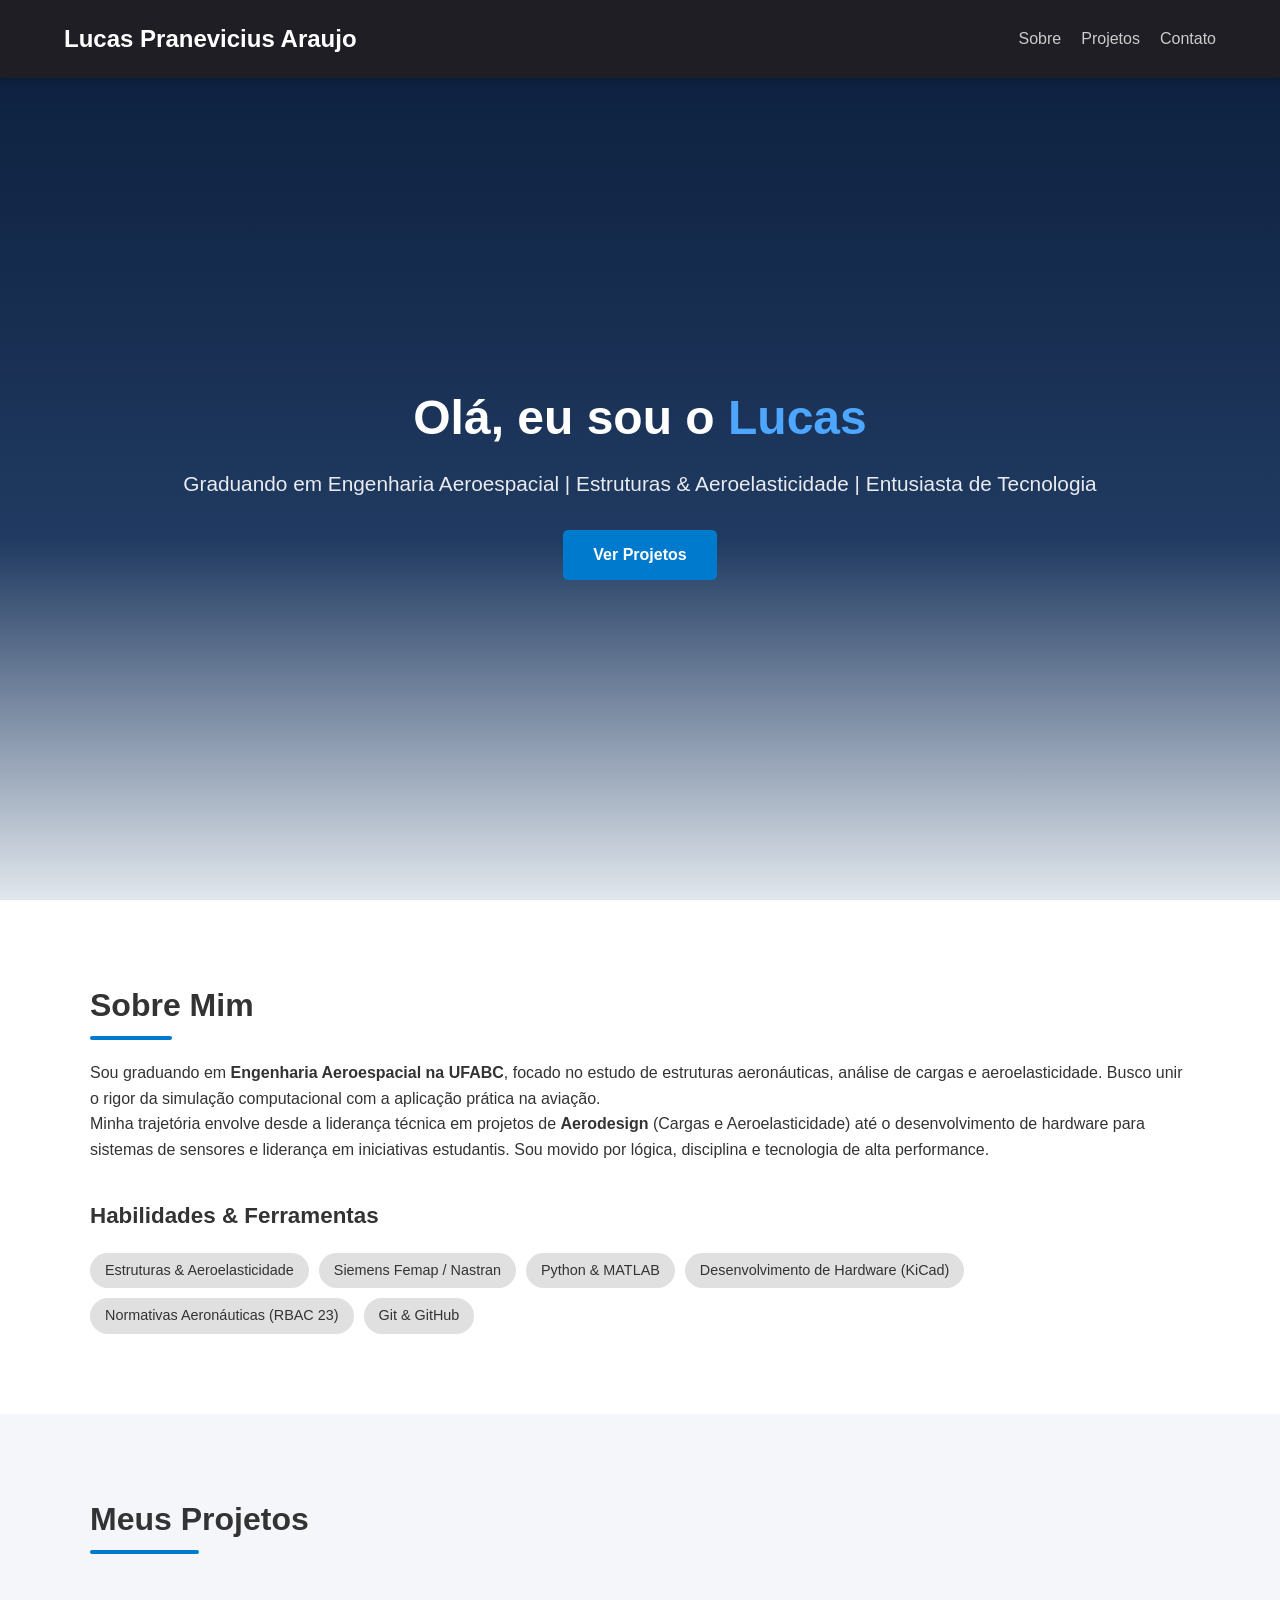
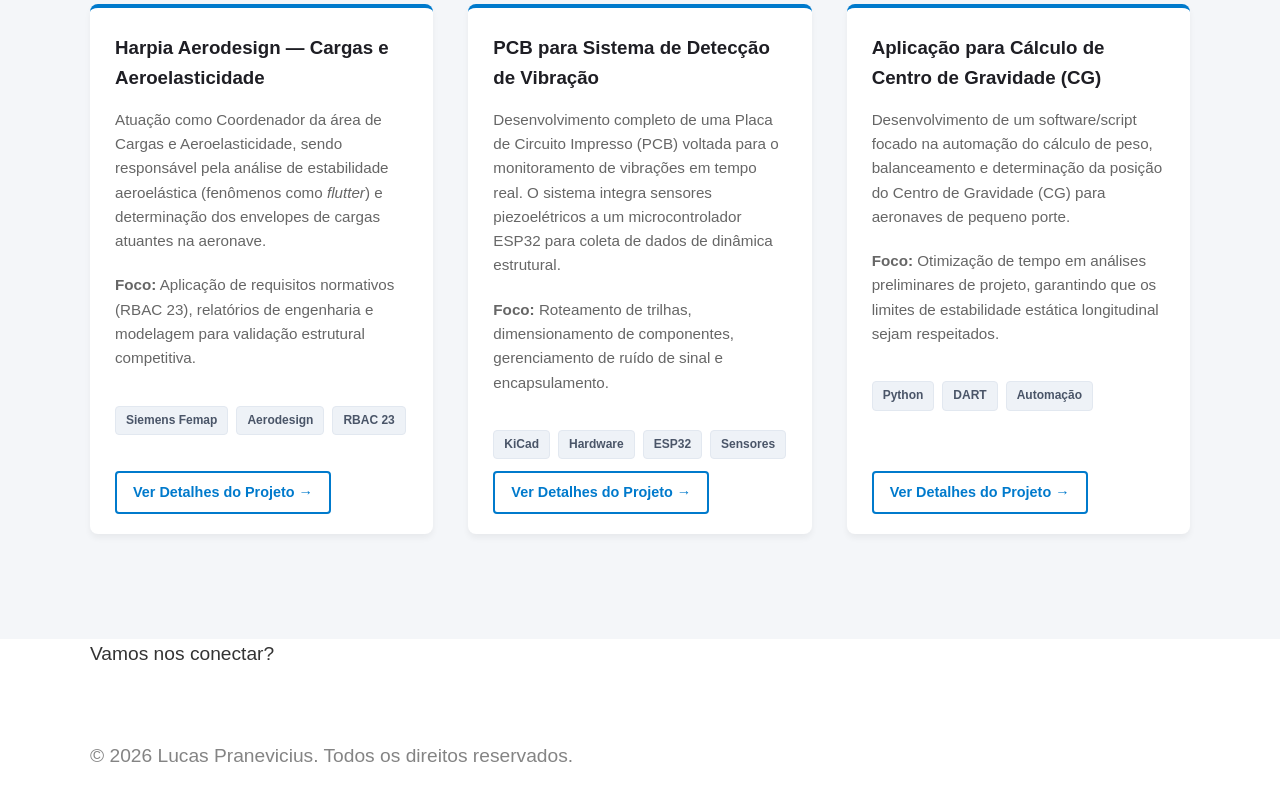
==== index.html @ 2fadb59b "Update index.html" ====
<!DOCTYPE html>
<html lang="pt-BR">
<head>
    <meta charset="UTF-8">
    <meta name="viewport" content="width=device-width, initial-scale=1.0">
    <title>Lucas Pranevicius | Portfólio</title>
    <link rel="stylesheet" href="style.css">
</head>
<body>

    <header>
        <div class="nav-container">
            <a href="#" class="logo">Lucas Pranevicius Araujo</a>
            <nav>
                <ul>
                    <li><a href="#sobre">Sobre</a></li>
                    <li><a href="#projetos">Projetos</a></li>
                    <li><a href="#contato">Contato</a></li>
                </ul>
            </nav>
        </div>
    </header>

    <section class="hero">
        <div class="hero-content">
            <h1>Olá, eu sou o <span>Lucas</span></h1>
            <p>Graduando em Engenharia Aeroespacial | Estruturas & Aeroelasticidade | Entusiasta de Tecnologia</p>
            <a href="#projetos" class="btn-primary">Ver Projetos</a>
        </div>
    </section>

    <section id="sobre" class="section-padding">
            <div class="container">
                <h2>Sobre Mim</h2>
                <p class="sobre-texto">
                    Sou graduando em <strong>Engenharia Aeroespacial na UFABC</strong>, focado no estudo de estruturas aeronáuticas, análise de cargas e aeroelasticidade. Busco unir o rigor da simulação computacional com a aplicação prática na aviação.
                </p>
                <p class="sobre-texto">
                    Minha trajetória envolve desde a liderança técnica em projetos de <strong>Aerodesign</strong> (Cargas e Aeroelasticidade) até o desenvolvimento de hardware para sistemas de sensores e liderança em iniciativas estudantis. Sou movido por lógica, disciplina e tecnologia de alta performance.
                </p>
                
                <h3>Habilidades & Ferramentas</h3>
                <div class="skills-grid">
                    <span class="skill-tag">Estruturas & Aeroelasticidade</span>
                    <span class="skill-tag">Siemens Femap / Nastran</span>
                    <span class="skill-tag">Python & MATLAB</span>
                    <span class="skill-tag">Desenvolvimento de Hardware (KiCad)</span>
                    <span class="skill-tag">Normativas Aeronáuticas (RBAC 23)</span>
                    <span class="skill-tag">Git & GitHub</span>
                </div>
            </div>
        </section>

<section id="projetos" class="section-padding bg-alt">
        <div class="container">
            <h2>Meus Projetos</h2>
            
            <div class="projects-grid">
                
                <div class="project-card">
                    <h3>Harpia Aerodesign — Cargas e Aeroelasticidade</h3>
                    <p>Atuação como Coordenador da área de Cargas e Aeroelasticidade, sendo responsável pela análise de estabilidade aeroelástica (fenômenos como <em>flutter</em>) e determinação dos envelopes de cargas atuantes na aeronave.</p>
                    <p><strong>Foco:</strong> Aplicação de requisitos normativos (RBAC 23), relatórios de engenharia e modelagem para validação estrutural competitiva.</p>
                    <div class="project-tags">
                        <span class="tag-mini">Siemens Femap</span>
                        <span class="tag-mini">Aerodesign</span>
                        <span class="tag-mini">RBAC 23</span>
                    </div>
                    <a href="harpia.html" class="project-link">Ver Detalhes do Projeto →</a>
                </div> <div class="project-card">
                    <h3>PCB para Sistema de Detecção de Vibração</h3>
                    <p>Desenvolvimento completo de uma Placa de Circuito Impresso (PCB) voltada para o monitoramento de vibrações em tempo real. O sistema integra sensores piezoelétricos a um microcontrolador ESP32 para coleta de dados de dinâmica estrutural.</p>
                    <p><strong>Foco:</strong> Roteamento de trilhas, dimensionamento de componentes, gerenciamento de ruído de sinal e encapsulamento.</p>
                    <div class="project-tags">
                        <span class="tag-mini">KiCad</span>
                        <span class="tag-mini">Hardware</span>
                        <span class="tag-mini">ESP32</span>
                        <span class="tag-mini">Sensores</span>
                    </div>
                    <a href="pcb.html" class="project-link">Ver Detalhes do Projeto →</a>
                </div> <div class="project-card">
                    <h3>Aplicação para Cálculo de Centro de Gravidade (CG)</h3>
                    <p>Desenvolvimento de um software/script focado na automação do cálculo de peso, balanceamento e determinação da posição do Centro de Gravidade (CG) para aeronaves de pequeno porte.</p>
                    <p><strong>Foco:</strong> Otimização de tempo em análises preliminares de projeto, garantindo que os limites de estabilidade estática longitudinal sejam respeitados.</p>
                    <div class="project-tags">
                        <span class="tag-mini">Python</span>
                        <span class="tag-mini">DART</span>
                        <span class="tag-mini">Automação</span>
                    </div>
                    <a href="cg.html" class="project-link">Ver Detalhes do Projeto →</a>
                </div> </div> </div> </section>
                
        <div class="container footer-content">
            <p>Vamos nos conectar?</p>
            <div class="social-links">
                <a href="https://www.linkedin.com/in/lucaspranevicius" target="_blank">LinkedIn</a>
                <a href="mailto:lpranearaujo@gmail.com">E-mail</a>
            </div>
            <p class="copyright">&copy; 2026 Lucas Pranevicius. Todos os direitos reservados.</p>
        </div>
    </footer>

</body>
</html>
---- style.css ----
/* Configurações Gerais e Cores */
:root {
    --primary-color: #007acc; /* Azul principal */
    --secondary-color: #1e1e24; /* Escuro para o menu/cards */
    --text-color: #333333;
    --bg-color: #ffffff;
    --bg-alt: #f4f6f9; /* Fundo alternando cinza claro */
}

* {
    margin: 0;
    padding: 0;
    box-sizing: border-box;
    scroll-behavior: smooth; /* Efeito de rolagem suave ao clicar no menu */
}

body {
    font-family: 'Segoe UI', Tahoma, Geneva, Verdana, sans-serif;
    color: var(--text-color);
    background-color: var(--bg-color);
    line-height: 1.6;
}

.container {
    width: 90%;
    max-width: 1100px;
    margin: 0 auto;
}

.section-padding {
    padding: 80px 0;
}

.bg-alt {
    background-color: var(--bg-alt);
}

h2 {
    font-size: 2rem;
    margin-bottom: 20px;
    position: relative;
    display: inline-block;
}

h2::after {
    content: '';
    display: block;
    width: 50%;
    height: 4px;
    background-color: var(--primary-color);
    margin-top: 5px;
    border-radius: 2px;
}

/* Menu de Navegação */
header {
    background-color: var(--secondary-color);
    color: white;
    position: fixed;
    width: 100%;
    top: 0;
    left: 0;
    z-index: 1000;
    box-shadow: 0 2px 5px rgba(0,0,0,0.2);
}

.nav-container {
    display: flex;
    justify-content: space-between;
    align-items: center;
    padding: 20px 5%;
}

.logo {
    color: white;
    text-decoration: none;
    font-weight: bold;
    font-size: 1.5rem;
}

nav ul {
    display: flex;
    list-style: none;
}

nav ul li {
    margin-left: 20px;
}

nav ul li a {
    color: #ccc;
    text-decoration: none;
    transition: color 0.3s;
}

nav ul li a:hover {
    color: var(--primary-color);
}

/* Seção Hero (Apresentação Inicial) */
.hero {
    height: 100vh;
    background: linear-gradient(180deg, #0b1d3a 0%, #203a61 60%, #e1e7ed 100%);
    color: white;
    display: flex;
    justify-content: center;
    align-items: center;
    text-align: center;
    padding-top: 60px; /* Desconto do menu fixo */
}

.hero-content h1 {
    font-size: 3rem;
    margin-bottom: 10px;
}

.hero-content h1 span {
    color: #4da6ff;
}

.hero-content p {
    font-size: 1.3rem;
    margin-bottom: 30px;
    opacity: 0.9;
}

.btn-primary {
    display: inline-block;
    padding: 12px 30px;
    background-color: var(--primary-color);
    color: white;
    text-decoration: none;
    border-radius: 5px;
    font-weight: bold;
    transition: background 0.3s;
}

.btn-primary:hover {
    background-color: #005999;
}

/* Seção Sobre e Tags de Habilidades */
#sobre h3 {
    font-size: 1.4rem;   /* Deixa o título um pouco maior */
    margin-top: 35px;    /* Cria o respiro em relação ao texto de cima */
    margin-bottom: 15px; /* Espaço antes das tags de habilidades */
}

.skills-grid {
    display: flex;
    flex-wrap: wrap;
    gap: 10px;
    margin-top: 20px;
}

.skill-tag {
    background-color: #e0e0e0;
    padding: 6px 15px;
    border-radius: 20px;
    font-size: 0.9rem;
    font-weight: 500;
}

/* Grid de Projetos (Cards) */
.projects-grid {
    display: grid;
    grid-template-columns: repeat(auto-fit, minmax(300px, 1fr));
    gap: 35px; /* Espaço entre as colunas e linhas */
    margin-top: 30px;
}

/* Estrutura do Card de Projeto */
.project-card {
    background: white;
    padding: 25px;
    padding-bottom: 75px; /* Espaço extra na base para proteger o botão absoluto */
    border-radius: 8px;
    box-shadow: 0 4px 6px rgba(0,0,0,0.05);
    border-top: 4px solid var(--primary-color);
    transition: transform 0.3s;
    margin-bottom: 25px; 

    display: flex;
    flex-direction: column;
    position: relative; /* Serve como ponto de ancoragem para o link absoluto */
}

.project-card:hover {
    transform: translateY(-5px);
}

.project-card h3 {
    margin-bottom: 15px;
    color: var(--secondary-color);
}

.project-card p {
    font-size: 0.95rem;
    margin-bottom: 20px;
    color: #666;
}

/* Botão "Ver Detalhes do Projeto" Fixado na Base */
.project-link {
    display: inline-block;
    padding: 8px 16px;
    background-color: transparent;
    color: var(--primary-color);
    border: 2px solid var(--primary-color);
    text-decoration: none;
    border-radius: 4px;
    font-weight: bold;
    font-size: 0.9rem;
    transition: all 0.3s ease;

    position: absolute;
    bottom: 20px; /* 20px de distância da borda inferior */
    left: 25px;   /* Alinhado verticalmente com a margem interna do card */
}

.project-link:hover {
    background-color: var(--primary-color);
    color: white;
}

/* Mini tags dentro dos cards de projetos */
.project-tags {
    display: flex;
    flex-wrap: wrap;
    gap: 8px;
    margin-top: 15px;
}

.tag-mini {
    background-color: #eef2f7;
    color: #4a5568;
    font-size: 0.75rem;
    font-weight: 600;
    padding: 4px 10px;
    border-radius: 4px;
    border: 1px solid #e2e8f0;
}

/* Centralizador de Blocos */
.center-box {
    display: flex;
    justify-content: center;
    align-items: center; 
    width: 100%;
}

/* Álbum de Figurinhas Interativo (Grade 2x2) */
.album-grid {
    display: grid;
    grid-template-columns: repeat(2, 1fr); /* Força a estrutura de 2 colunas */
    gap: 20px;
    margin: 30px 0;
    width: 100%;
}

.album-card {
    position: relative;
    border-radius: 8px;
    overflow: hidden;
    box-shadow: 0 4px 8px rgba(0,0,0,0.1);
    aspect-ratio: 16 / 9; /* Proporção ideal de foto aeronáutica */
    background-color: #e2e8f0;
}

.album-img {
    width: 100%;
    height: 100%;
    object-fit: cover;
    transition: transform 0.5s ease;
}

/* Camada escura que revela o nome do avião no Hover */
.album-overlay {
    position: absolute;
    top: 0;
    left: 0;
    width: 100%;
    height: 100%;
    background: rgba(11, 29, 58, 0.85); /* Azul escuro translúcido */
    display: flex;
    justify-content: center;
    align-items: center;
    opacity: 0;
    transition: opacity 0.3s ease;
    padding: 15px;
}

.album-title {
    color: #ffffff;
    font-size: 1.3rem;
    font-weight: bold;
    text-align: center;
    transform: translateY(10px);
    transition: transform 0.3s ease;
}

/* Efeitos Hover do Álbum */
.album-card:hover .album-overlay {
    opacity: 1;
}

.album-card:hover .album-title {
    transform: translateY(0);
}

.album-card:hover .album-img {
    transform: scale(1.05);
}

/* Rodapé */
footer {
    background-color: var(--secondary-color);
    color: white;
    text-align: center;
    padding: 40px 0;
}

.footer-content p {
    font-size: 1.2rem;
    margin-bottom: 15px;
}

.social-links a {
    color: white;
    margin: 0 10px;
    text-decoration: none;
    border: 1px solid white;
    padding: 8px 15px;
    border-radius: 4px;
    transition: all 0.3s;
}

.social-links a:hover {
    background-color: white;
    color: var(--secondary-color);
}

.copyright {
    margin-top: 30px;
    font-size: 0.8rem;
    opacity: 0.6;
}

/* Responsividade para Telas Menores (Celulares e Tablets) */
@media (max-width: 768px) {
    .nav-container {
        flex-direction: column;
        gap: 10px;
    }
    .hero-content h1 {
        font-size: 2.2rem;
    }
    .hero-content p {
        font-size: 1.1rem;
    }
}

@media (max-width: 576px) {
    .album-grid {
        grid-template-columns: 1fr; /* Álbum vira coluna única em telas muito pequenas */
    }
}
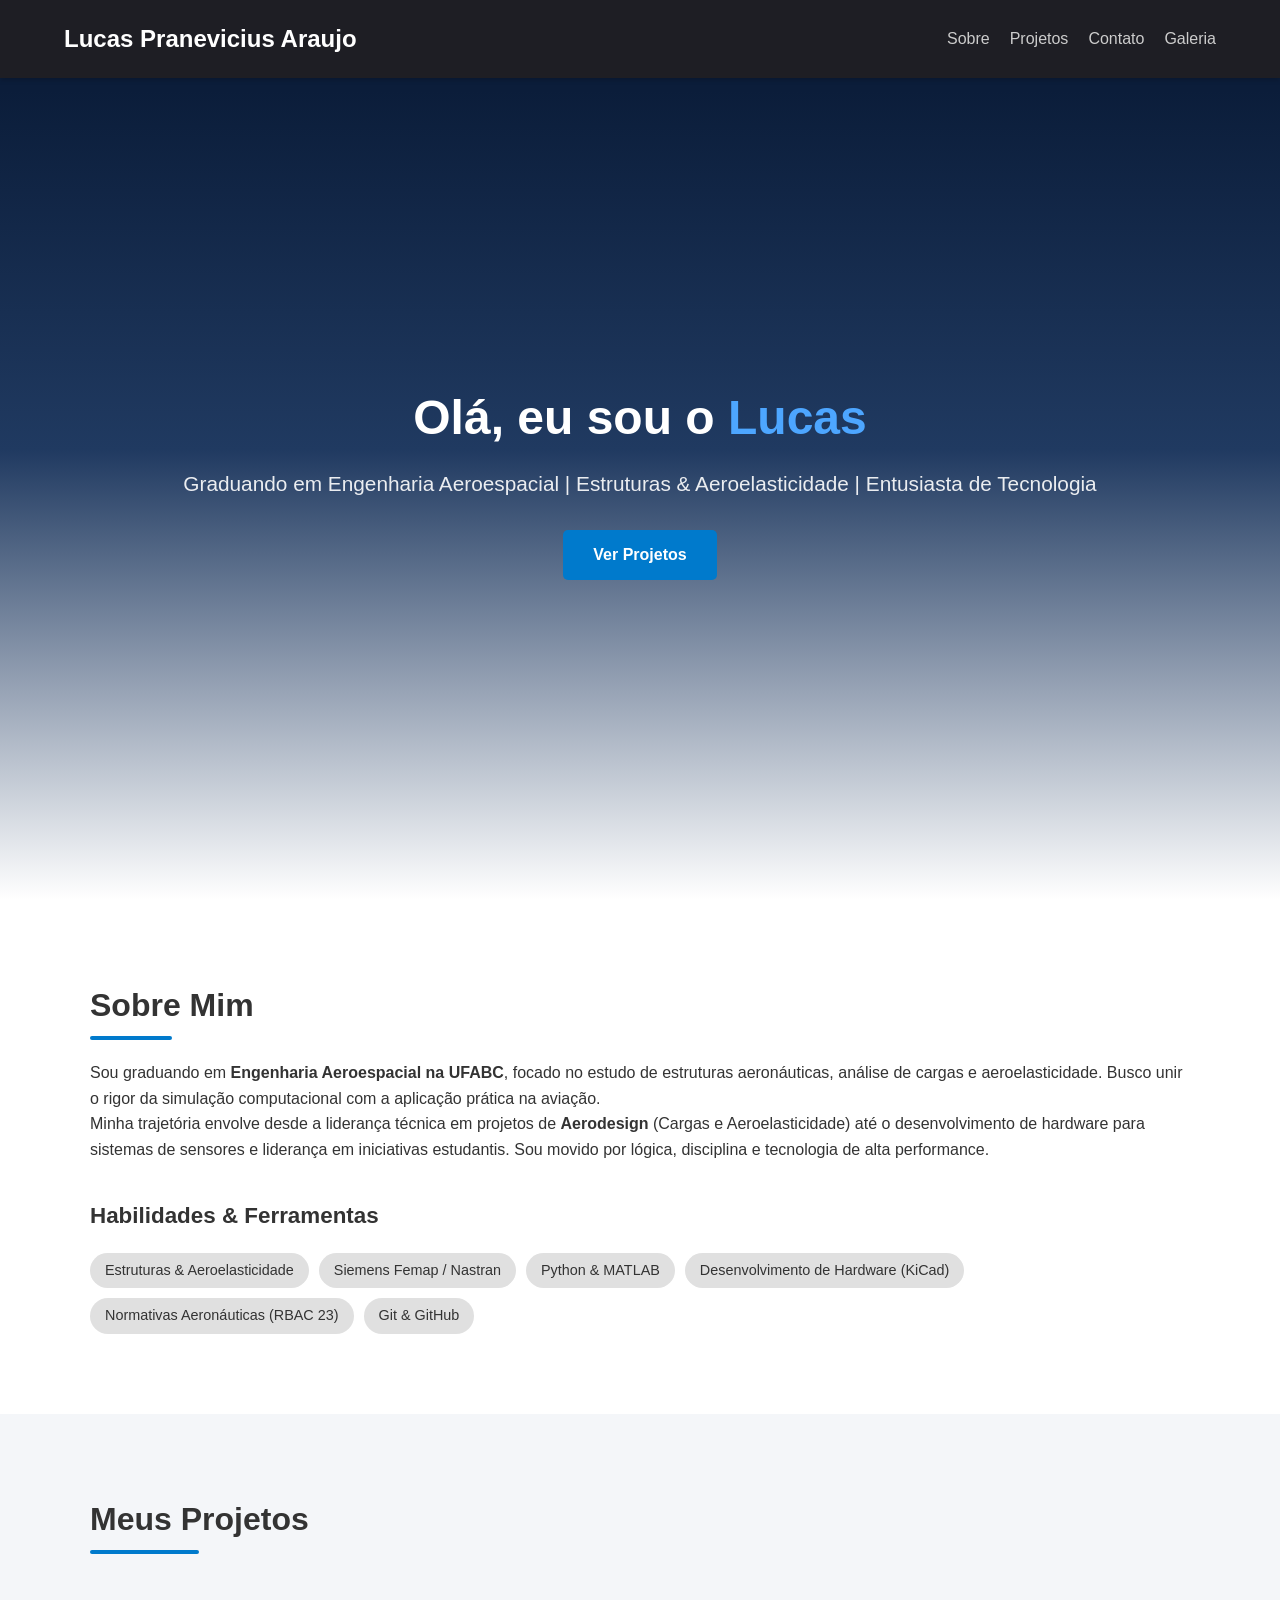
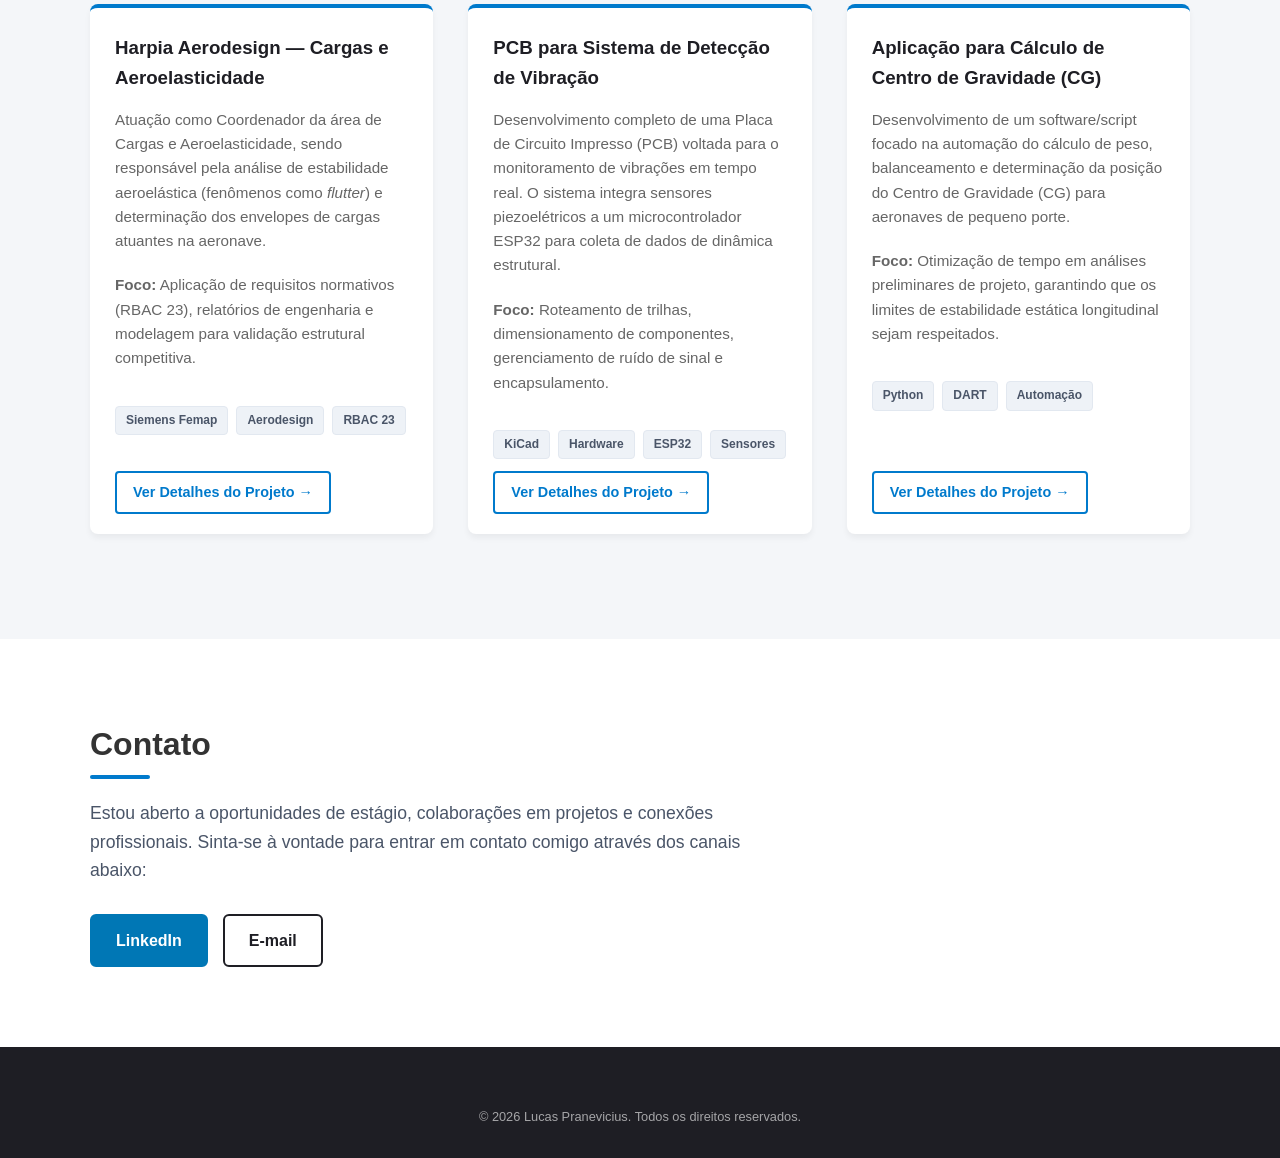
==== commit 9069f62a: "Add files via upload" ====
--- a/index.html
+++ b/index.html
@@ -16,6 +16,7 @@
                     <li><a href="#sobre">Sobre</a></li>
                     <li><a href="#projetos">Projetos</a></li>
                     <li><a href="#contato">Contato</a></li>
+                    <li><a href="galeria.html">Galeria</a></li>
                 </ul>
             </nav>
         </div>
@@ -89,15 +90,26 @@
                     </div>
                     <a href="cg.html" class="project-link">Ver Detalhes do Projeto →</a>
                 </div> </div> </div> </section>
-                
-        <div class="container footer-content">
-            <p>Vamos nos conectar?</p>
-            <div class="social-links">
-                <a href="https://www.linkedin.com/in/lucaspranevicius" target="_blank">LinkedIn</a>
-                <a href="mailto:lpranearaujo@gmail.com">E-mail</a>
+
+<section id="contato" class="section-padding">
+        <div class="container">
+            <h2>Contato</h2>
+            <p class="contact-text">Estou aberto a oportunidades de estágio, colaborações em projetos e conexões profissionais. Sinta-se à vontade para entrar em contato comigo através dos canais abaixo:</p>
+            
+            <div class="contact-buttons">
+                <a href="https://www.linkedin.com/in/lucaspranevicius" target="_blank" class="btn-contact linkedin">
+                    LinkedIn
+                </a>
+                <a href="mailto:lpranearaujo@gmail.com" class="btn-contact email">
+                    E-mail
+                </a>
             </div>
-            <p class="copyright">&copy; 2026 Lucas Pranevicius. Todos os direitos reservados.</p>
         </div>
+    </section>
+
+
+    <footer>
+        <p class="copyright">&copy; 2026 Lucas Pranevicius. Todos os direitos reservados.</p>
     </footer>
 
 </body>
--- a/style.css
+++ b/style.css
@@ -52,6 +52,21 @@
     border-radius: 2px;
 }
 
+/* Links de Retorno (Voltar para os Projetos / Voltar para a Home) */
+.back-link {
+    display: inline-block;
+    margin-bottom: 25px;
+    color: var(--primary-color);
+    text-decoration: none; /* Remove a linha embaixo */
+    font-weight: bold;
+    transition: transform 0.2s ease, color 0.2s ease;
+}
+
+.back-link:hover {
+    transform: translateX(-5px); /* Desloca o link levemente para a esquerda */
+    color: #005999; /* Escurece o azul sutilmente no hover */
+}
+
 /* Menu de Navegação */
 header {
     background-color: var(--secondary-color);
@@ -100,7 +115,7 @@
 /* Seção Hero (Apresentação Inicial) */
 .hero {
     height: 100vh;
-    background: linear-gradient(180deg, #0b1d3a 0%, #203a61 60%, #e1e7ed 100%);
+    background: linear-gradient(180deg, #0b1d3a 10%, #203a61 50%, #ffffff 100%);
     color: white;
     display: flex;
     justify-content: center;
@@ -312,17 +327,71 @@
     transform: scale(1.05);
 }
 
+/* Customização da Seção de Contato */
+.contact-text {
+    max-width: 700px;
+    margin-bottom: 30px;
+    font-size: 1.1rem;
+    color: #4a5568;
+}
+
+.contact-buttons {
+    display: flex;
+    gap: 15px;
+    flex-wrap: wrap;
+}
+
+/* Botões de Contato Estilizados */
+.btn-contact {
+    display: inline-flex;
+    align-items: center;
+    padding: 12px 24px;
+    font-weight: bold;
+    font-size: 1rem;
+    text-decoration: none;
+    border-radius: 6px;
+    transition: all 0.3s ease;
+}
+
+/* Botão específico do LinkedIn (Preenchido) */
+.btn-contact.linkedin {
+    background-color: #0077b5; /* Azul oficial do LinkedIn */
+    color: white;
+    border: 2px solid #0077b5;
+}
+
+.btn-contact.linkedin:hover {
+    background-color: #005582;
+    border-color: #005582;
+    transform: translateY(-2px);
+    box-shadow: 0 4px 10px rgba(0, 119, 181, 0.2);
+}
+
+/* Botão específico do E-mail (Vazado/Contorno) */
+.btn-contact.email {
+    background-color: transparent;
+    color: var(--secondary-color);
+    border: 2px solid var(--secondary-color);
+}
+
+.btn-contact.email:hover {
+    background-color: var(--secondary-color);
+    color: white;
+    transform: translateY(-2px);
+    box-shadow: 0 4px 10px rgba(0, 0, 0, 0.1);
+}
+
 /* Rodapé */
 footer {
     background-color: var(--secondary-color);
     color: white;
     text-align: center;
-    padding: 40px 0;
+    padding: 30px 0;
 }
 
 .footer-content p {
     font-size: 1.2rem;
-    margin-bottom: 15px;
+    margin-bottom: 10px;
 }
 
 .social-links a {
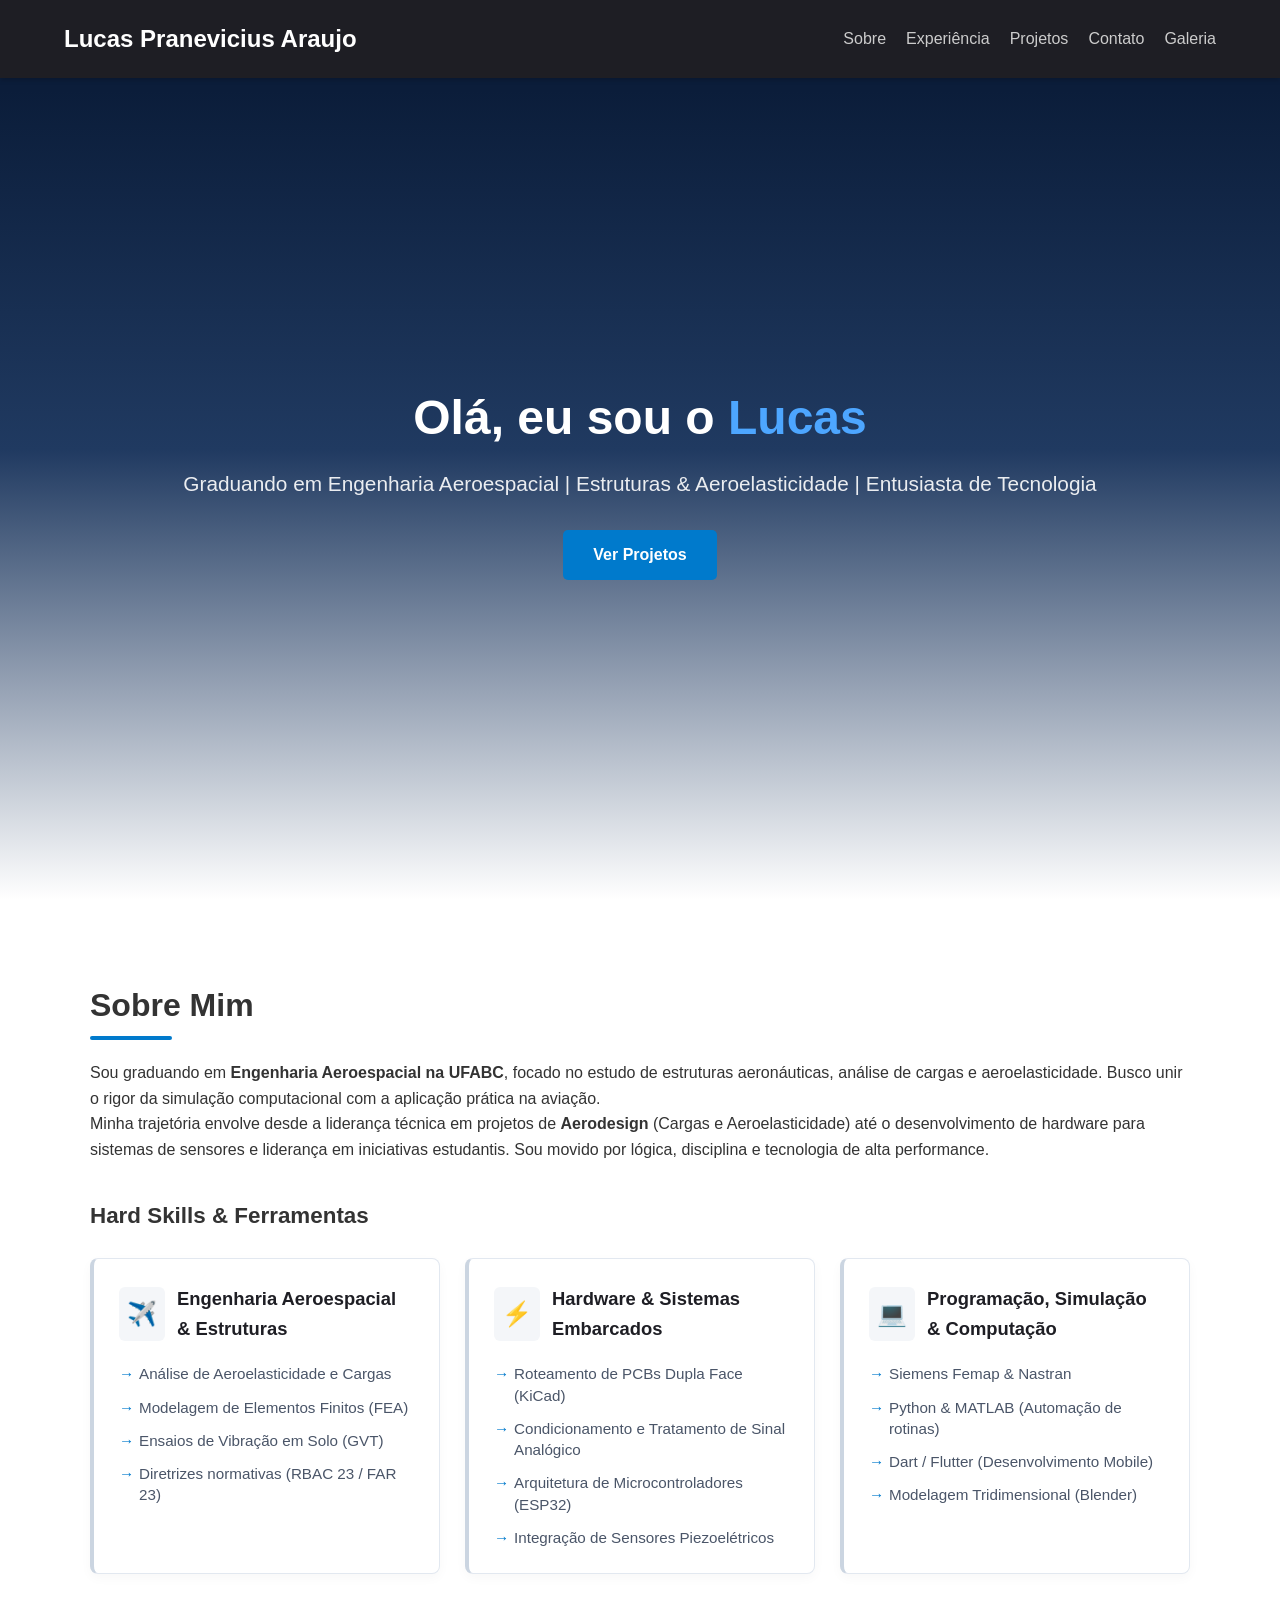
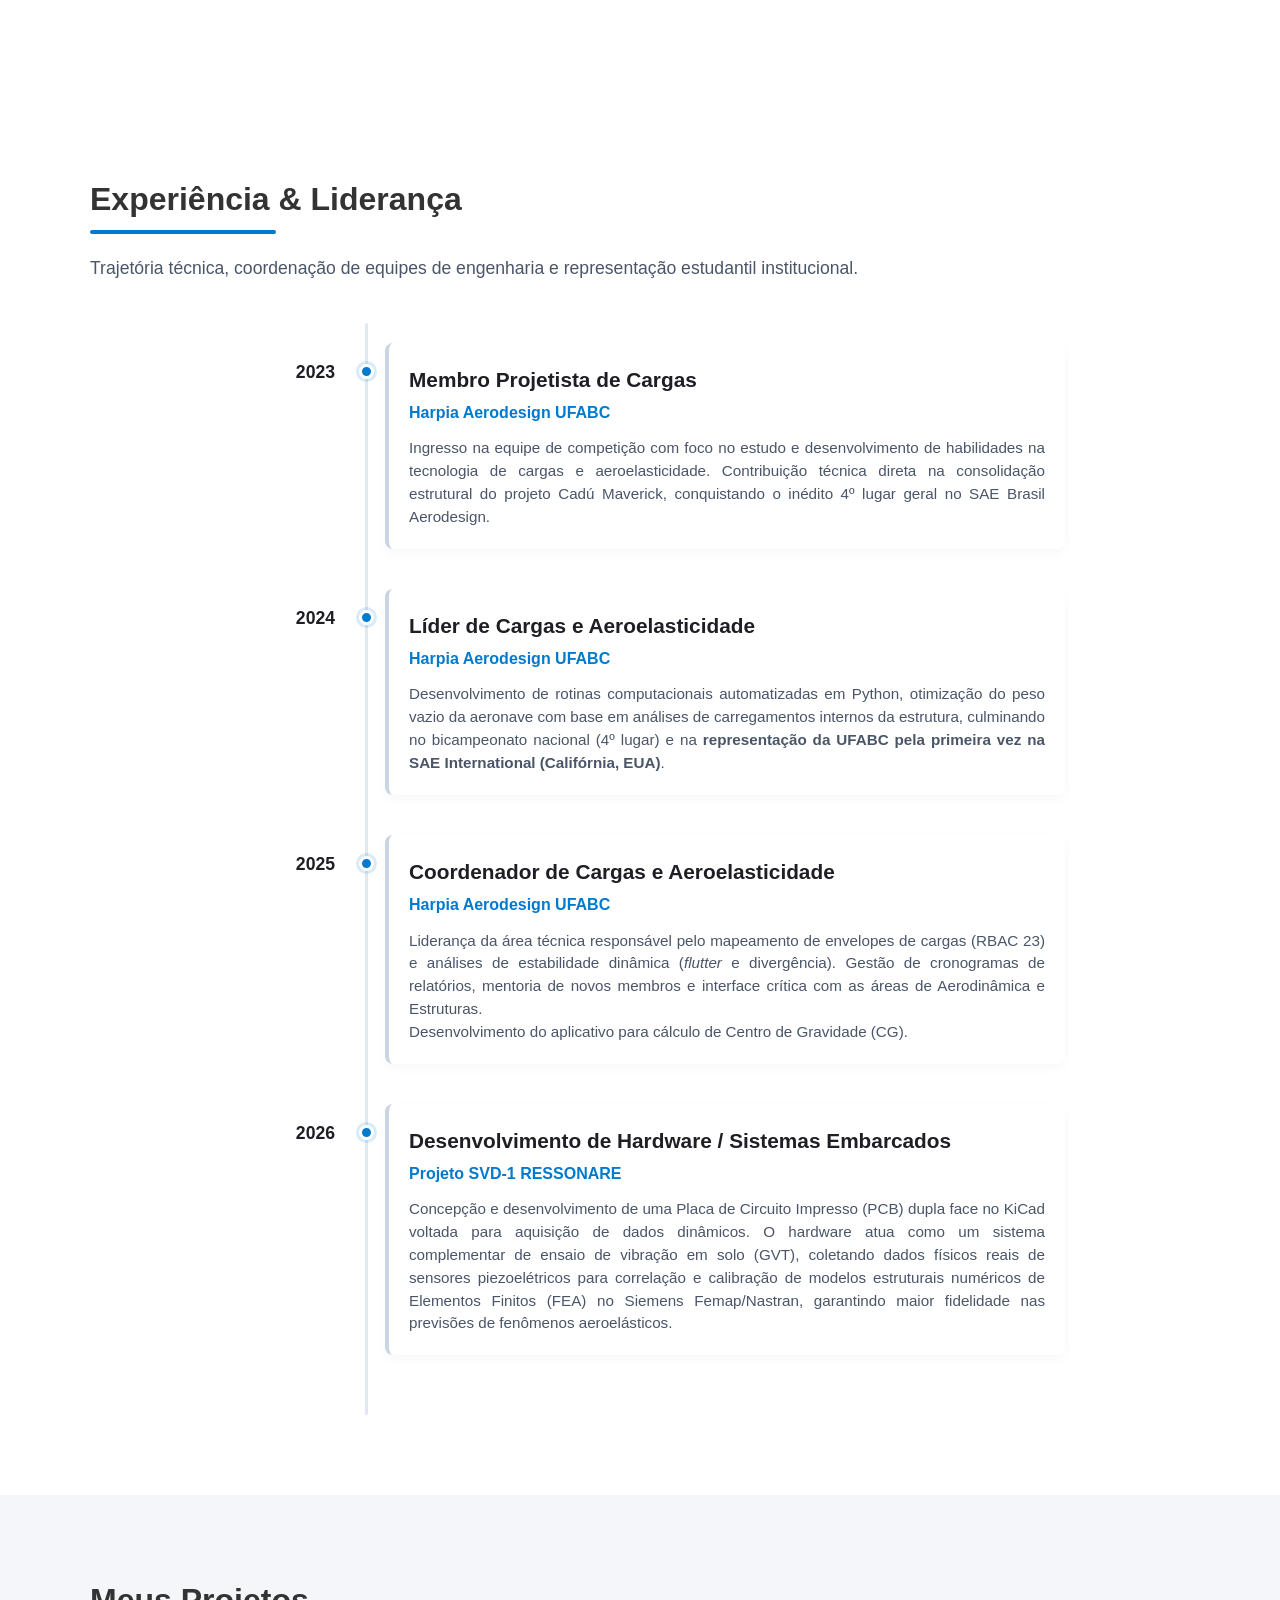
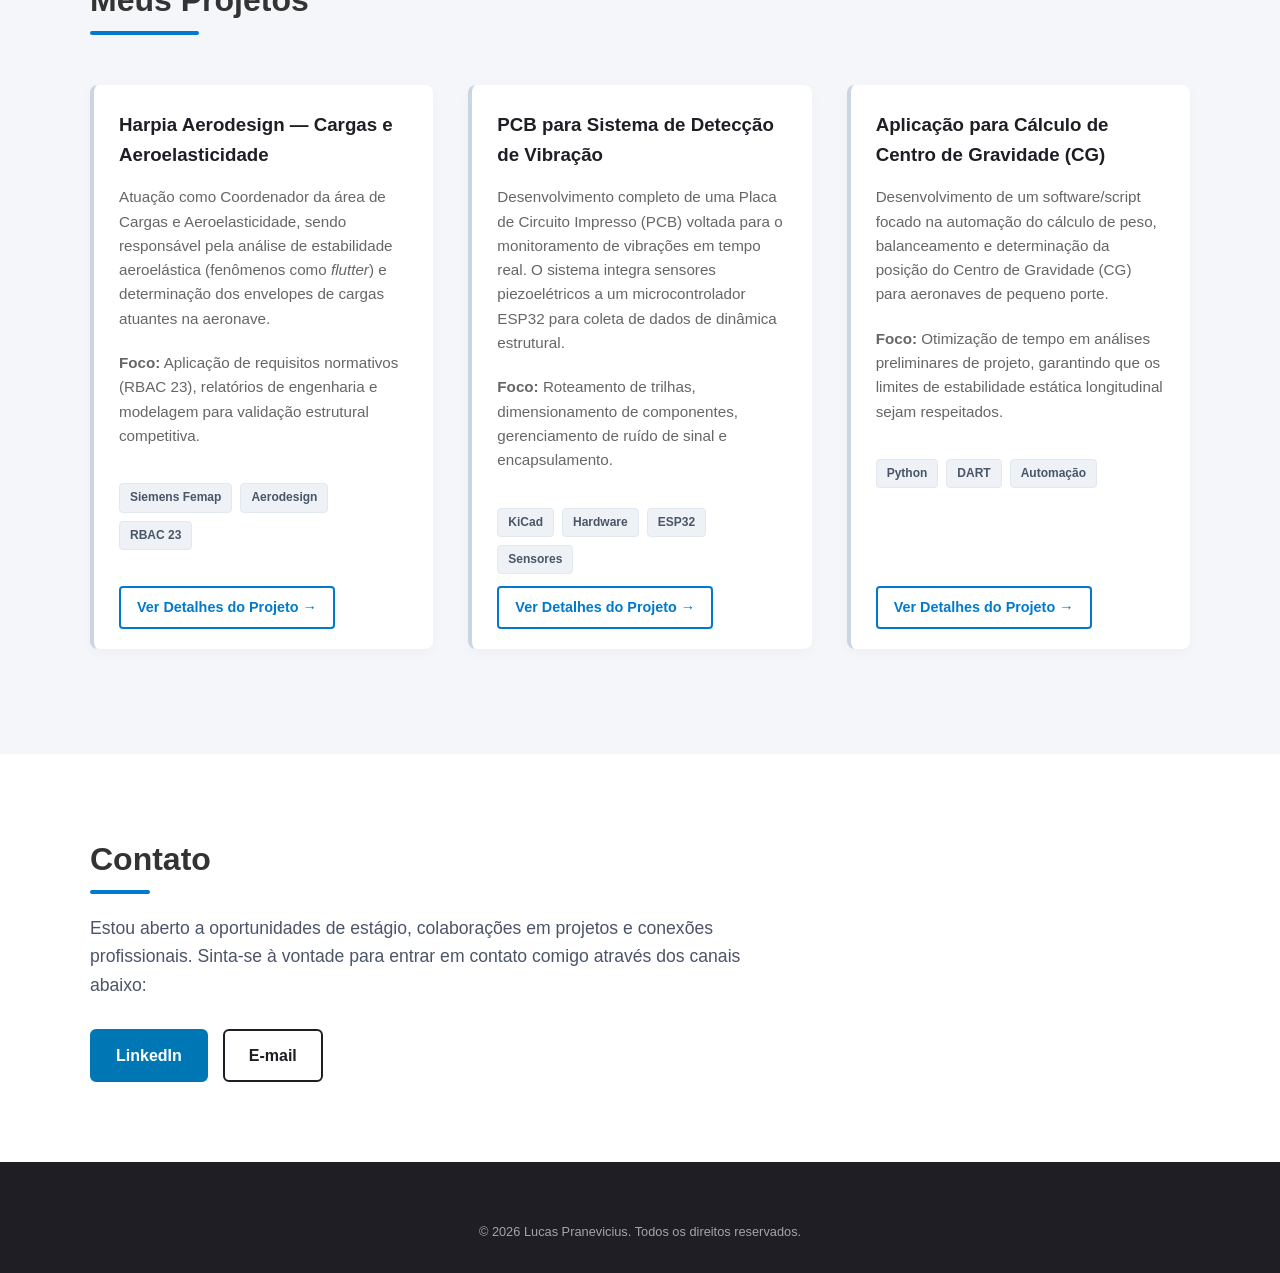
==== commit 17a7664d: "atualizações" ====
--- a/index.html
+++ b/index.html
@@ -14,6 +14,7 @@
             <nav>
                 <ul>
                     <li><a href="#sobre">Sobre</a></li>
+                    <li><a href="#experiencia">Experiência</a></li>
                     <li><a href="#projetos">Projetos</a></li>
                     <li><a href="#contato">Contato</a></li>
                     <li><a href="galeria.html">Galeria</a></li>
@@ -40,17 +41,105 @@
                     Minha trajetória envolve desde a liderança técnica em projetos de <strong>Aerodesign</strong> (Cargas e Aeroelasticidade) até o desenvolvimento de hardware para sistemas de sensores e liderança em iniciativas estudantis. Sou movido por lógica, disciplina e tecnologia de alta performance.
                 </p>
                 
-                <h3>Habilidades & Ferramentas</h3>
-                <div class="skills-grid">
-                    <span class="skill-tag">Estruturas & Aeroelasticidade</span>
-                    <span class="skill-tag">Siemens Femap / Nastran</span>
-                    <span class="skill-tag">Python & MATLAB</span>
-                    <span class="skill-tag">Desenvolvimento de Hardware (KiCad)</span>
-                    <span class="skill-tag">Normativas Aeronáuticas (RBAC 23)</span>
-                    <span class="skill-tag">Git & GitHub</span>
-                </div>
+                <h3>Hard Skills & Ferramentas</h3>
+            <div class="skills-container">
+                
+                <div class="skill-category-card">
+                    <div class="category-header">
+                        <span class="category-icon">✈️</span>
+                        <h4>Engenharia Aeroespacial & Estruturas</h4>
+                    </div>
+                    <ul class="skill-list">
+                        <li>Análise de Aeroelasticidade e Cargas</li>
+                        <li>Modelagem de Elementos Finitos (FEA)</li>
+                        <li>Ensaios de Vibração em Solo (GVT)</li>
+                        <li>Diretrizes normativas (RBAC 23 / FAR 23)</li>
+                    </ul>
+                </div>
+
+                <div class="skill-category-card">
+                    <div class="category-header">
+                        <span class="category-icon">⚡</span>
+                        <h4>Hardware & Sistemas Embarcados</h4>
+                    </div>
+                    <ul class="skill-list">
+                        <li>Roteamento de PCBs Dupla Face (KiCad)</li>
+                        <li>Condicionamento e Tratamento de Sinal Analógico</li>
+                        <li>Arquitetura de Microcontroladores (ESP32)</li>
+                        <li>Integração de Sensores Piezoelétricos</li>
+                    </ul>
+                </div>
+
+                <div class="skill-category-card">
+                    <div class="category-header">
+                        <span class="category-icon">💻</span>
+                        <h4>Programação, Simulação & Computação</h4>
+                    </div>
+                    <ul class="skill-list">
+                        <li>Siemens Femap & Nastran</li>
+                        <li>Python & MATLAB (Automação de rotinas)</li>
+                        <li>Dart / Flutter (Desenvolvimento Mobile)</li>
+                        <li>Modelagem Tridimensional (Blender)</li>
+                    </ul>
+                </div>
+
+            </div>
             </div>
         </section>
+
+<section id="experiencia" class="section-padding">
+        <div class="container">
+            <h2>Experiência & Liderança</h2>
+            <p style="color: #4a5568; margin-bottom: 40px; font-size: 1.1rem;">
+                Trajetória técnica, coordenação de equipes de engenharia e representação estudantil institucional.
+            </p>
+
+            <div class="timeline">
+
+                <div class="timeline-item">
+                    <div class="timeline-dot"></div>
+                    <div class="timeline-date">2023</div>
+                    <div class="timeline-content">
+                        <h3>Membro Projetista de Cargas</h3>
+                        <h4>Harpia Aerodesign UFABC</h4>
+                        <p>Ingresso na equipe de competição com foco no estudo e desenvolvimento de habilidades na tecnologia de cargas e aeroelasticidade. Contribuição técnica direta na consolidação estrutural do projeto Cadú Maverick, conquistando o inédito 4º lugar geral no SAE Brasil Aerodesign.</p>
+                    </div>
+                </div>
+
+                <div class="timeline-item">
+                    <div class="timeline-dot"></div>
+                    <div class="timeline-date">2024</div>
+                    <div class="timeline-content">
+                        <h3>Líder de Cargas e Aeroelasticidade</h3>
+                        <h4>Harpia Aerodesign UFABC</h4>
+                        <p>Desenvolvimento de rotinas computacionais automatizadas em Python, otimização do peso vazio da aeronave com base em análises de carregamentos internos da estrutura, culminando no bicampeonato nacional (4º lugar) e na <strong>representação da UFABC pela primeira vez na SAE International (Califórnia, EUA)</strong>.</p>
+                    </div>
+                </div>
+
+                <div class="timeline-item">
+                    <div class="timeline-dot"></div>
+                    <div class="timeline-date">2025</div>
+                    <div class="timeline-content">
+                        <h3>Coordenador de Cargas e Aeroelasticidade</h3>
+                        <h4>Harpia Aerodesign UFABC</h4>
+                        <p>Liderança da área técnica responsável pelo mapeamento de envelopes de cargas (RBAC 23) e análises de estabilidade dinâmica (<em>flutter</em> e divergência). Gestão de cronogramas de relatórios, mentoria de novos membros e interface crítica com as áreas de Aerodinâmica e Estruturas.</p>
+                        <p>Desenvolvimento do aplicativo para cálculo de Centro de Gravidade (CG).</p>
+                    </div>
+                </div>
+
+                <div class="timeline-item">
+                    <div class="timeline-dot"></div>
+                    <div class="timeline-date">2026</div>
+                    <div class="timeline-content">
+                        <h3>Desenvolvimento de Hardware / Sistemas Embarcados</h3>
+                        <h4>Projeto SVD-1 RESSONARE</h4>
+                        <p>Concepção e desenvolvimento de uma Placa de Circuito Impresso (PCB) dupla face no KiCad voltada para aquisição de dados dinâmicos. O hardware atua como um sistema complementar de ensaio de vibração em solo (GVT), coletando dados físicos reais de sensores piezoelétricos para correlação e calibração de modelos estruturais numéricos de Elementos Finitos (FEA) no Siemens Femap/Nastran, garantindo maior fidelidade nas previsões de fenômenos aeroelásticos.</p>
+                    </div>
+                </div>
+
+            </div>
+        </div>
+    </section>
 
 <section id="projetos" class="section-padding bg-alt">
         <div class="container">
--- a/style.css
+++ b/style.css
@@ -1,4 +1,6 @@
-/* Configurações Gerais e Cores */
+/* ==========================================================================
+   CONFIGURAÇÕES GERAIS E CORES
+   ========================================================================== */
 :root {
     --primary-color: #007acc; /* Azul principal */
     --secondary-color: #1e1e24; /* Escuro para o menu/cards */
@@ -67,7 +69,17 @@
     color: #005999; /* Escurece o azul sutilmente no hover */
 }
 
-/* Menu de Navegação */
+/* Centralizador de Blocos */
+.center-box {
+    display: flex;
+    justify-content: center;
+    align-items: center; 
+    width: 100%;
+}
+
+/* ==========================================================================
+   MENU DE NAVEGAÇÃO
+   ========================================================================== */
 header {
     background-color: var(--secondary-color);
     color: white;
@@ -112,7 +124,9 @@
     color: var(--primary-color);
 }
 
-/* Seção Hero (Apresentação Inicial) */
+/* ==========================================================================
+   SEÇÃO HERO (APRESENTAÇÃO INICIAL)
+   ========================================================================== */
 .hero {
     height: 100vh;
     background: linear-gradient(180deg, #0b1d3a 10%, #203a61 50%, #ffffff 100%);
@@ -154,7 +168,9 @@
     background-color: #005999;
 }
 
-/* Seção Sobre e Tags de Habilidades */
+/* ==========================================================================
+   SEÇÃO SOBRE E TAGS DE HABILIDADES
+   ========================================================================== */
 #sobre h3 {
     font-size: 1.4rem;   /* Deixa o título um pouco maior */
     margin-top: 35px;    /* Cria o respiro em relação ao texto de cima */
@@ -176,7 +192,182 @@
     font-weight: 500;
 }
 
-/* Grid de Projetos (Cards) */
+/* ==========================================================================
+   GRADE DE COMPETÊNCIAS (HARD SKILLS)
+   ========================================================================== */
+.skills-container {
+    display: grid;
+    grid-template-columns: repeat(auto-fit, minmax(300px, 1fr));
+    gap: 25px;
+    margin-top: 25px;
+    margin-bottom: 40px;
+}
+
+.skill-category-card {
+    background: white;
+    padding: 25px;
+    border-radius: 8px;
+    box-shadow: 0 4px 12px rgba(0,0,0,0.03);
+    border: 1px solid #e2e8f0;
+    border-left: 4px solid #cbd5e1; /* Padronizado com a timeline */
+    transition: all 0.3s ease;
+}
+
+.skill-category-card:hover {
+    transform: translateY(-5px);
+    border-left-color: var(--primary-color); /* Transiciona para o azul oficial */
+    box-shadow: 0 6px 15px rgba(0,0,0,0.08);
+}
+
+.category-header {
+    display: flex;
+    align-items: center;
+    gap: 12px;
+    margin-bottom: 20px;
+}
+
+.category-icon {
+    font-size: 1.5rem;
+    background: var(--bg-alt);
+    padding: 8px;
+    border-radius: 6px;
+    display: inline-flex;
+    align-items: center;
+    justify-content: center;
+}
+
+.skill-category-card h4 {
+    font-size: 1.15rem;
+    color: var(--secondary-color);
+    font-weight: 700;
+}
+
+.skill-list {
+    list-style: none; /* Remove as bolinhas padrão chatinhas */
+    padding: 0;
+}
+
+.skill-list li {
+    font-size: 0.95rem;
+    color: #4a5568;
+    position: relative;
+    padding-left: 20px;
+    margin-bottom: 12px;
+    line-height: 1.4;
+}
+
+.skill-list li::before {
+    content: '→';
+    position: absolute;
+    left: 0;
+    color: var(--primary-color);
+    font-weight: bold;
+}
+
+.skill-list li:last-child {
+    margin-bottom: 0;
+}
+
+/* ==========================================================================
+   LINHA DO TEMPO (EXPERIÊNCIA & LIDERANÇA)
+   ========================================================================== */
+.timeline {
+    position: relative;
+    max-width: 850px;
+    margin: 0 auto;
+    padding: 20px 0;
+}
+
+/* A linha vertical de fundo */
+.timeline::after {
+    content: '';
+    position: absolute;
+    width: 3px;
+    background-color: #e2e8f0;
+    top: 0;
+    bottom: 0;
+    left: 150px; /* Alinhamento para dar espaço às datas na esquerda */
+    border-radius: 2px;
+}
+
+/* Estrutura de cada bloco da linha do tempo */
+.timeline-item {
+    position: relative;
+    margin-bottom: 40px;
+    display: flex;
+    align-items: flex-start;
+}
+
+/* Posicionamento e estilo da Data */
+.timeline-date {
+    width: 120px;
+    text-align: right;
+    font-weight: bold;
+    font-size: 1.1rem;
+    color: var(--secondary-color);
+    padding-top: 15px;
+}
+
+/* O ponto (dot) indicador na linha azul */
+.timeline-dot {
+    position: absolute;
+    width: 15px;
+    height: 15px;
+    background-color: var(--primary-color);
+    border: 3px solid #ffffff;
+    border-radius: 50%;
+    left: 144px; /* Centralizado em cima da linha de 3px */
+    top: 21px;
+    z-index: 10;
+    box-shadow: 0 0 0 3px rgba(0, 122, 204, 0.15);
+    transition: transform 0.3s ease;
+}
+
+.timeline-item:hover .timeline-dot {
+    transform: scale(1.3);
+    background-color: #005999;
+}
+
+/* Caixa de conteúdo de texto */
+.timeline-content {
+    flex: 1;
+    margin-left: 50px; /* Distância em relação à linha vertical */
+    background: white;
+    padding: 20px;
+    border-radius: 8px;
+    box-shadow: 0 4px 12px rgba(0,0,0,0.03);
+    border-left: 4px solid #cbd5e1;
+    transition: all 0.3s ease;
+}
+
+.timeline-item:hover .timeline-content {
+    border-left-color: var(--primary-color);
+    box-shadow: 0 6px 15px rgba(0,0,0,0.08);
+}
+
+.timeline-content h3 {
+    font-size: 1.3rem;
+    color: var(--secondary-color);
+    margin-bottom: 4px;
+}
+
+.timeline-content h4 {
+    font-size: 1rem;
+    color: var(--primary-color);
+    font-weight: 600;
+    margin-bottom: 12px;
+}
+
+.timeline-content p {
+    font-size: 0.95rem;
+    color: #4a5568;
+    text-align: justify;
+    line-height: 1.5;
+}
+
+/* ==========================================================================
+   GRID DE PROJETOS (CARDS)
+   ========================================================================== */
 .projects-grid {
     display: grid;
     grid-template-columns: repeat(auto-fit, minmax(300px, 1fr));
@@ -190,9 +381,9 @@
     padding: 25px;
     padding-bottom: 75px; /* Espaço extra na base para proteger o botão absoluto */
     border-radius: 8px;
-    box-shadow: 0 4px 6px rgba(0,0,0,0.05);
-    border-top: 4px solid var(--primary-color);
-    transition: transform 0.3s;
+    box-shadow: 0 4px 12px rgba(0,0,0,0.03);
+    border-left: 4px solid #cbd5e1; /* Modificado de border-top para border-left padronizado */
+    transition: all 0.3s ease;
     margin-bottom: 25px; 
 
     display: flex;
@@ -202,6 +393,8 @@
 
 .project-card:hover {
     transform: translateY(-5px);
+    border-left-color: var(--primary-color); /* Modificado para acender na esquerda */
+    box-shadow: 0 6px 15px rgba(0,0,0,0.08);
 }
 
 .project-card h3 {
@@ -256,15 +449,9 @@
     border: 1px solid #e2e8f0;
 }
 
-/* Centralizador de Blocos */
-.center-box {
-    display: flex;
-    justify-content: center;
-    align-items: center; 
-    width: 100%;
-}
-
-/* Álbum de Figurinhas Interativo (Grade 2x2) */
+/* ==========================================================================
+   ÁLBUM DE FIGURINHAS INTERATIVO (GRADE 2x2)
+   ========================================================================== */
 .album-grid {
     display: grid;
     grid-template-columns: repeat(2, 1fr); /* Força a estrutura de 2 colunas */
@@ -327,7 +514,9 @@
     transform: scale(1.05);
 }
 
-/* Customização da Seção de Contato */
+/* ==========================================================================
+   SEÇÃO DE CONTATO
+   ========================================================================== */
 .contact-text {
     max-width: 700px;
     margin-bottom: 30px;
@@ -381,7 +570,9 @@
     box-shadow: 0 4px 10px rgba(0, 0, 0, 0.1);
 }
 
-/* Rodapé */
+/* ==========================================================================
+   RODAPÉ
+   ========================================================================== */
 footer {
     background-color: var(--secondary-color);
     color: white;
@@ -415,7 +606,9 @@
     opacity: 0.6;
 }
 
-/* Responsividade para Telas Menores (Celulares e Tablets) */
+/* ==========================================================================
+   RESPONSIVIDADE E MEDIA QUERIES
+   ========================================================================== */
 @media (max-width: 768px) {
     .nav-container {
         flex-direction: column;
@@ -427,6 +620,28 @@
     .hero-content p {
         font-size: 1.1rem;
     }
+    .timeline::after {
+        left: 20px; /* Joga a linha para o canto esquerdo */
+    }
+    .timeline-item {
+        flex-direction: column;
+        padding-left: 45px;
+    }
+    .timeline-date {
+        width: auto;
+        text-align: left;
+        padding-top: 0;
+        margin-bottom: 8px;
+        font-size: 1rem;
+    }
+    .timeline-dot {
+        left: 14px; /* Realinha a bolinha com a linha na esquerda */
+        top: 4px;
+    }
+    .timeline-content {
+        margin-left: 0;
+        width: 100%;
+    }
 }
 
 @media (max-width: 576px) {
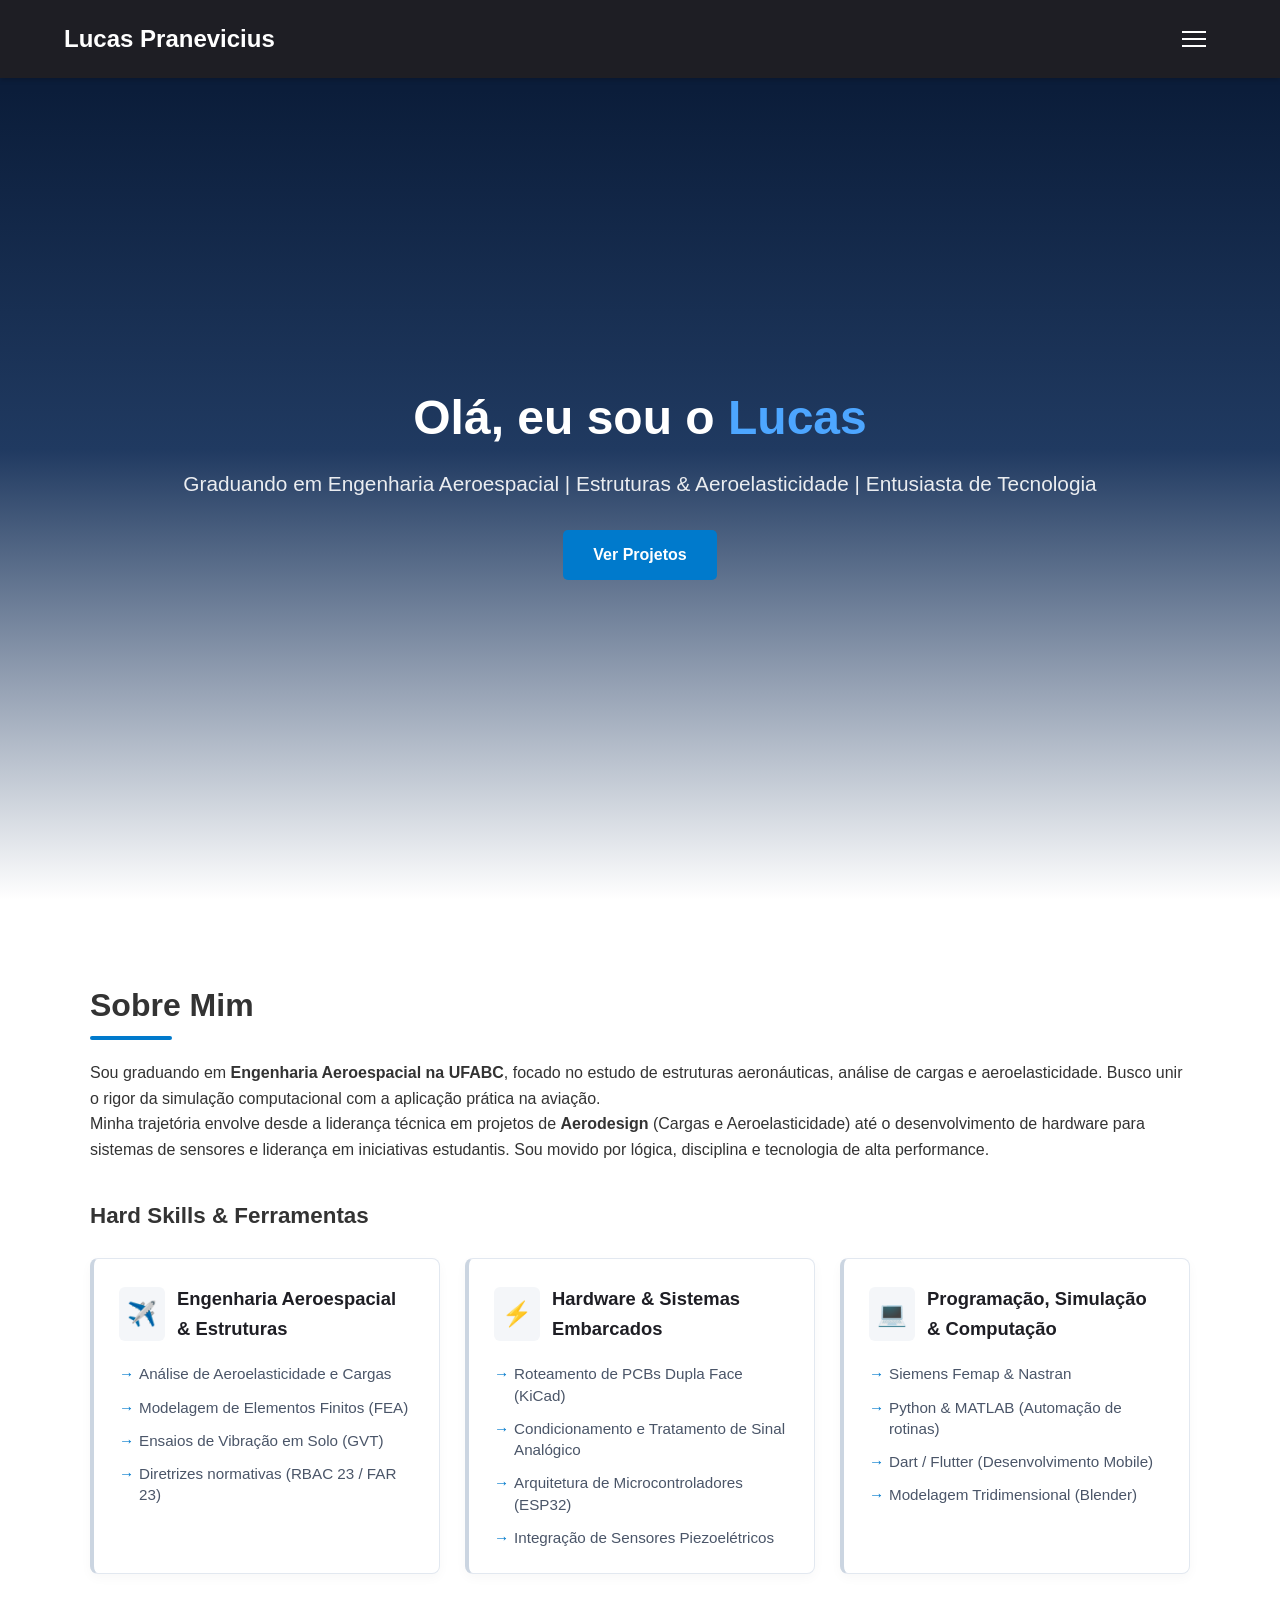
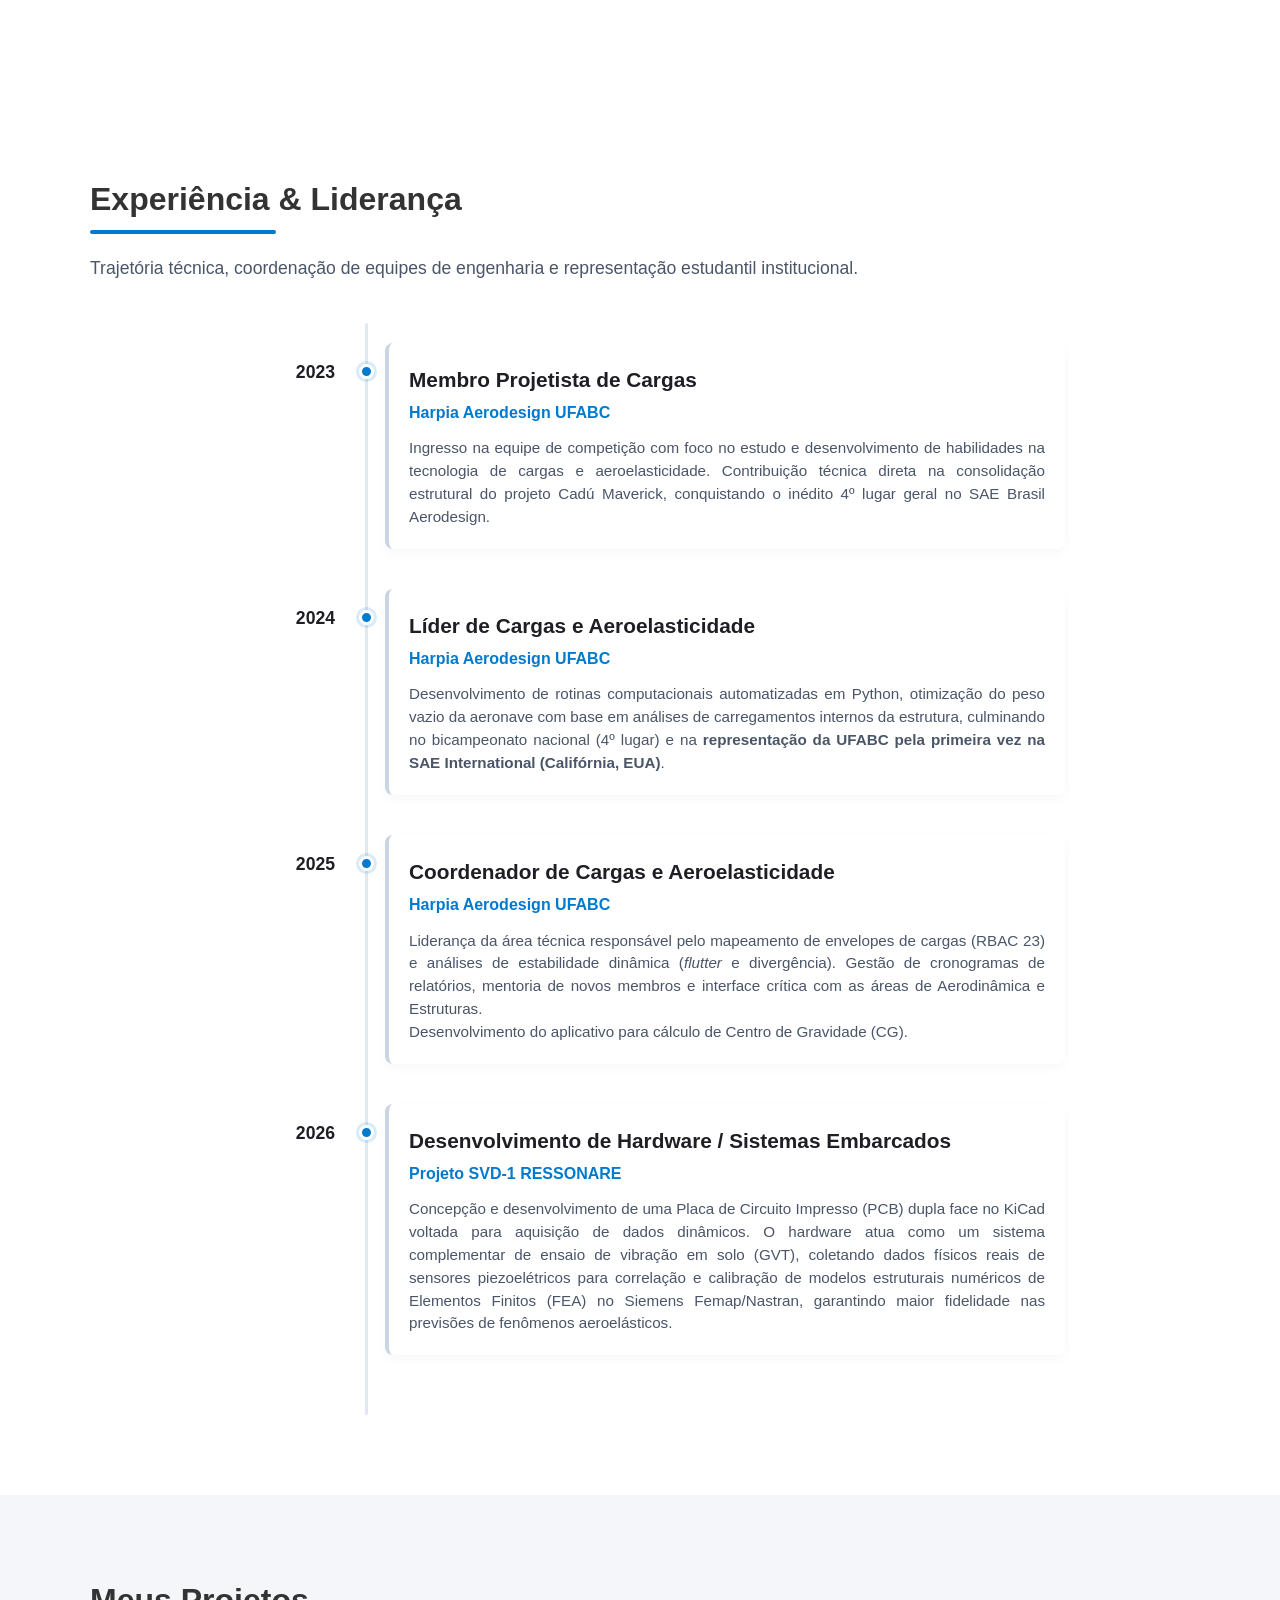
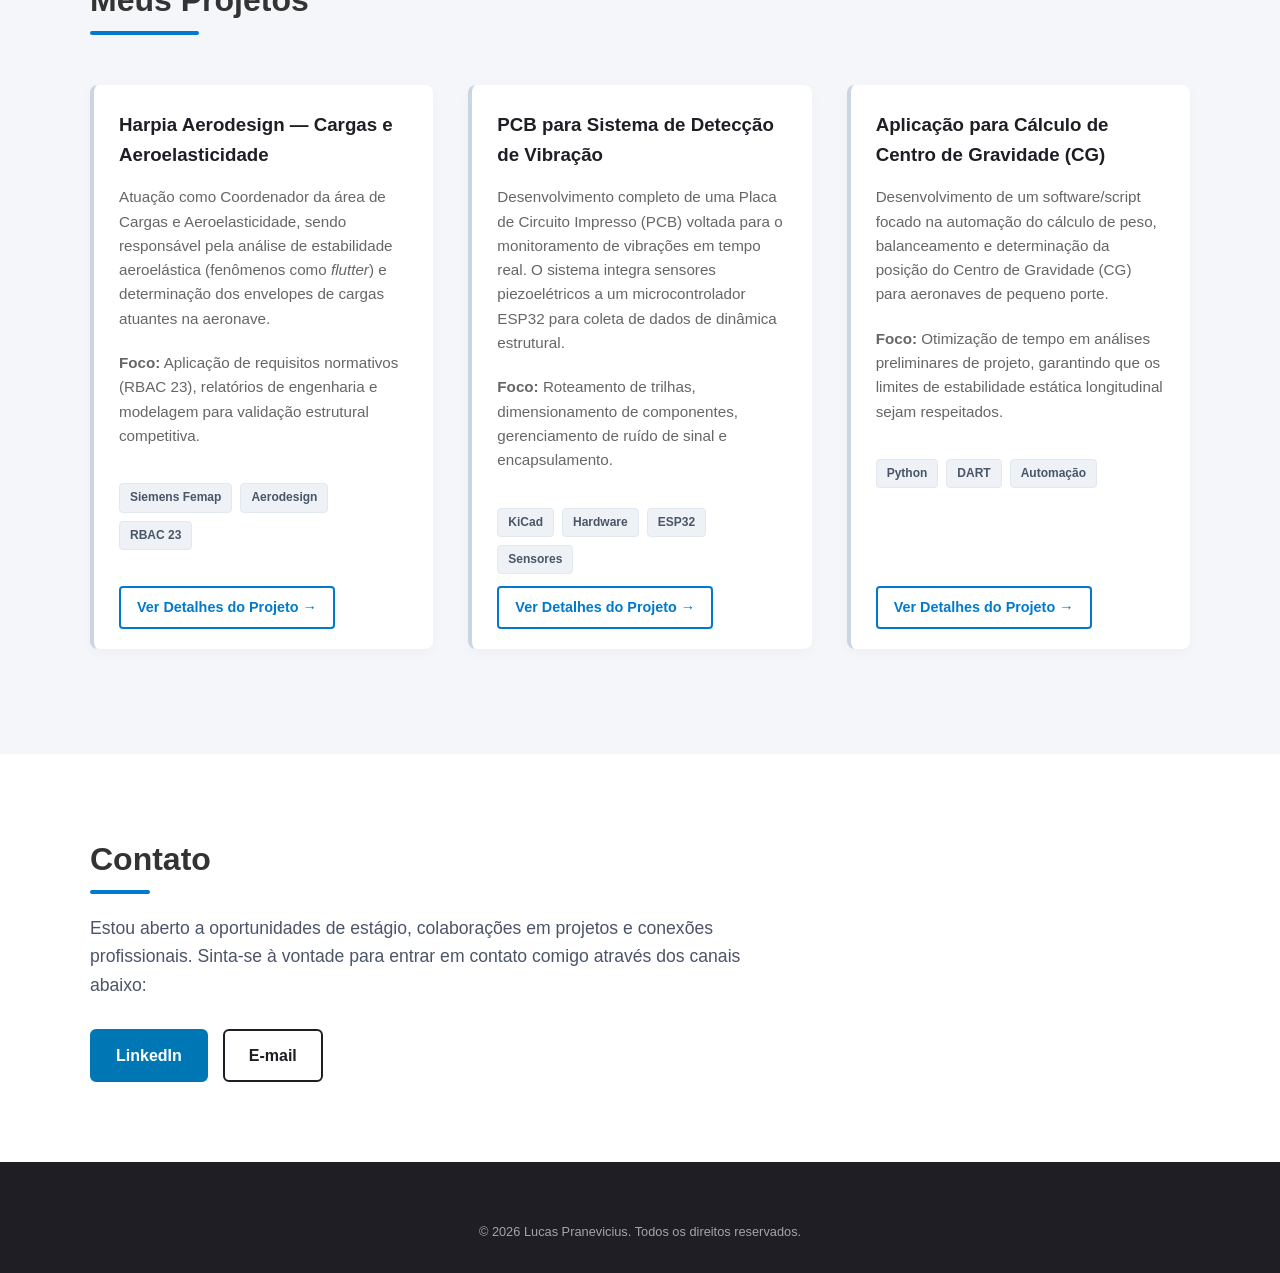
==== commit 11abb5de: "burger menu" ====
--- a/index.html
+++ b/index.html
@@ -9,20 +9,25 @@
 <body>
 
     <header>
-        <div class="nav-container">
-            <a href="#" class="logo">Lucas Pranevicius Araujo</a>
-            <nav>
-                <ul>
-                    <li><a href="#sobre">Sobre</a></li>
-                    <li><a href="#experiencia">Experiência</a></li>
-                    <li><a href="#projetos">Projetos</a></li>
-                    <li><a href="#contato">Contato</a></li>
-                    <li><a href="galeria.html">Galeria</a></li>
-                </ul>
-            </nav>
-        </div>
-    </header>
-
+            <div class="nav-container">
+                <a href="index.html" class="logo">Lucas Pranevicius</a>
+                
+                <input type="checkbox" id="menu-toggle" class="menu-toggle">
+                <label for="menu-toggle" class="menu-icon">
+                    <span class="nav-icon"></span>
+                </label>
+
+                <nav>
+                    <ul>
+                        <li><a href="index.html#sobre">Sobre</a></li>
+                        <li><a href="index.html#experiencia">Experiência</a></li>
+                        <li><a href="index.html#projetos">Projetos</a></li>
+                        <li><a href="index.html#contato">Contato</a></li>
+                        <li><a href="galeria.html">Galeria</a></li>
+                    </ul>
+                </nav>
+            </div>
+        </header>
     <section class="hero">
         <div class="hero-content">
             <h1>Olá, eu sou o <span>Lucas</span></h1>
--- a/style.css
+++ b/style.css
@@ -609,10 +609,12 @@
 /* ==========================================================================
    RESPONSIVIDADE E MEDIA QUERIES
    ========================================================================== */
+/* ==========================================================================
+   RESPONSIVIDADE E MEDIA QUERIES
+   ========================================================================== */
 @media (max-width: 768px) {
     .nav-container {
-        flex-direction: column;
-        gap: 10px;
+        padding: 15px 5%;
     }
     .hero-content h1 {
         font-size: 2.2rem;
@@ -620,8 +622,9 @@
     .hero-content p {
         font-size: 1.1rem;
     }
+    /* Mantém o comportamento responsivo da linha do tempo */
     .timeline::after {
-        left: 20px; /* Joga a linha para o canto esquerdo */
+        left: 20px;
     }
     .timeline-item {
         flex-direction: column;
@@ -635,7 +638,7 @@
         font-size: 1rem;
     }
     .timeline-dot {
-        left: 14px; /* Realinha a bolinha com a linha na esquerda */
+        left: 14px;
         top: 4px;
     }
     .timeline-content {
@@ -648,4 +651,126 @@
     .album-grid {
         grid-template-columns: 1fr; /* Álbum vira coluna única em telas muito pequenas */
     }
+}
+/* ==========================================================================
+   MENU DE NAVEGAÇÃO GLOBAL (MÉTODO GAVETA UNIFICADO)
+   ========================================================================== */
+header {
+    background-color: var(--secondary-color);
+    color: white;
+    position: fixed;
+    width: 100%;
+    top: 0;
+    left: 0;
+    z-index: 1000;
+    box-shadow: 0 2px 5px rgba(0,0,0,0.2);
+}
+
+.nav-container {
+    display: flex;
+    justify-content: space-between;
+    align-items: center;
+    padding: 20px 5%;
+    position: relative;
+}
+
+/* Força o checkbox real a ficar escondido sempre */
+.menu-toggle {
+    display: none;
+}
+
+/* O botão Hambúrguer agora fica visível em qualquer tamanho de tela */
+.menu-icon {
+    display: block;
+    cursor: pointer;
+    padding: 10px;
+    z-index: 1100;
+}
+
+.nav-icon {
+    background: white;
+    display: block;
+    height: 2px;
+    position: relative;
+    width: 24px;
+    transition: background 0.2s ease-out;
+}
+
+.nav-icon::before,
+.nav-icon::after {
+    background: white;
+    content: '';
+    display: block;
+    height: 100%;
+    position: absolute;
+    transition: all 0.2s ease-out;
+    width: 100%;
+}
+
+.nav-icon::before { top: 7px; }
+.nav-icon::after { top: -7px; }
+
+/* ESTRUTURA DO MENU GAVETA GLOBAL (PC E CELULAR) */
+nav {
+    position: fixed;
+    background-color: var(--secondary-color);
+    top: 0;
+    right: -100%; /* Totalmente para fora da tela por padrão */
+    width: 280px;  /* Largura elegante para o menu lateral */
+    height: 100vh;
+    padding-top: 100px;
+    box-shadow: -5px 0 15px rgba(0,0,0,0.3);
+    transition: right 0.4s cubic-bezier(0.16, 1, 0.3, 1);
+    z-index: 1050;
+}
+
+/* Links empilhados verticalmente em qualquer resolução */
+nav ul {
+    display: flex;
+    flex-direction: column;
+    align-items: flex-start;
+    list-style: none;
+    width: 100%;
+}
+
+nav ul li {
+    margin: 0;
+    width: 100%;
+    border-bottom: 1px solid rgba(255, 255, 255, 0.05);
+}
+
+nav ul li a {
+    display: block;
+    padding: 18px 30px;
+    color: #ccc;
+    text-decoration: none;
+    font-size: 1.1rem;
+    width: 100%;
+    transition: all 0.3s;
+}
+
+nav ul li a:hover {
+    color: var(--primary-color);
+    background-color: rgba(255, 255, 255, 0.02);
+    padding-left: 35px; /* Efeito sutil de recuo no hover do link */
+}
+
+/* INTERAÇÃO: Ativa o deslize do menu ao clicar */
+.menu-toggle:checked ~ nav {
+    right: 0;
+}
+
+/* Transforma as 3 listras no "X" ao abrir */
+.menu-toggle:checked ~ .menu-icon .nav-icon {
+    background: transparent;
+}
+
+.menu-toggle:checked ~ .menu-icon .nav-icon::before {
+    transform: rotate(-45deg);
+    top: 0;
+}
+
+.menu-toggle:checked ~ .menu-icon .nav-icon::after {
+    transform: rotate(45deg);
+    top: 0;
 }
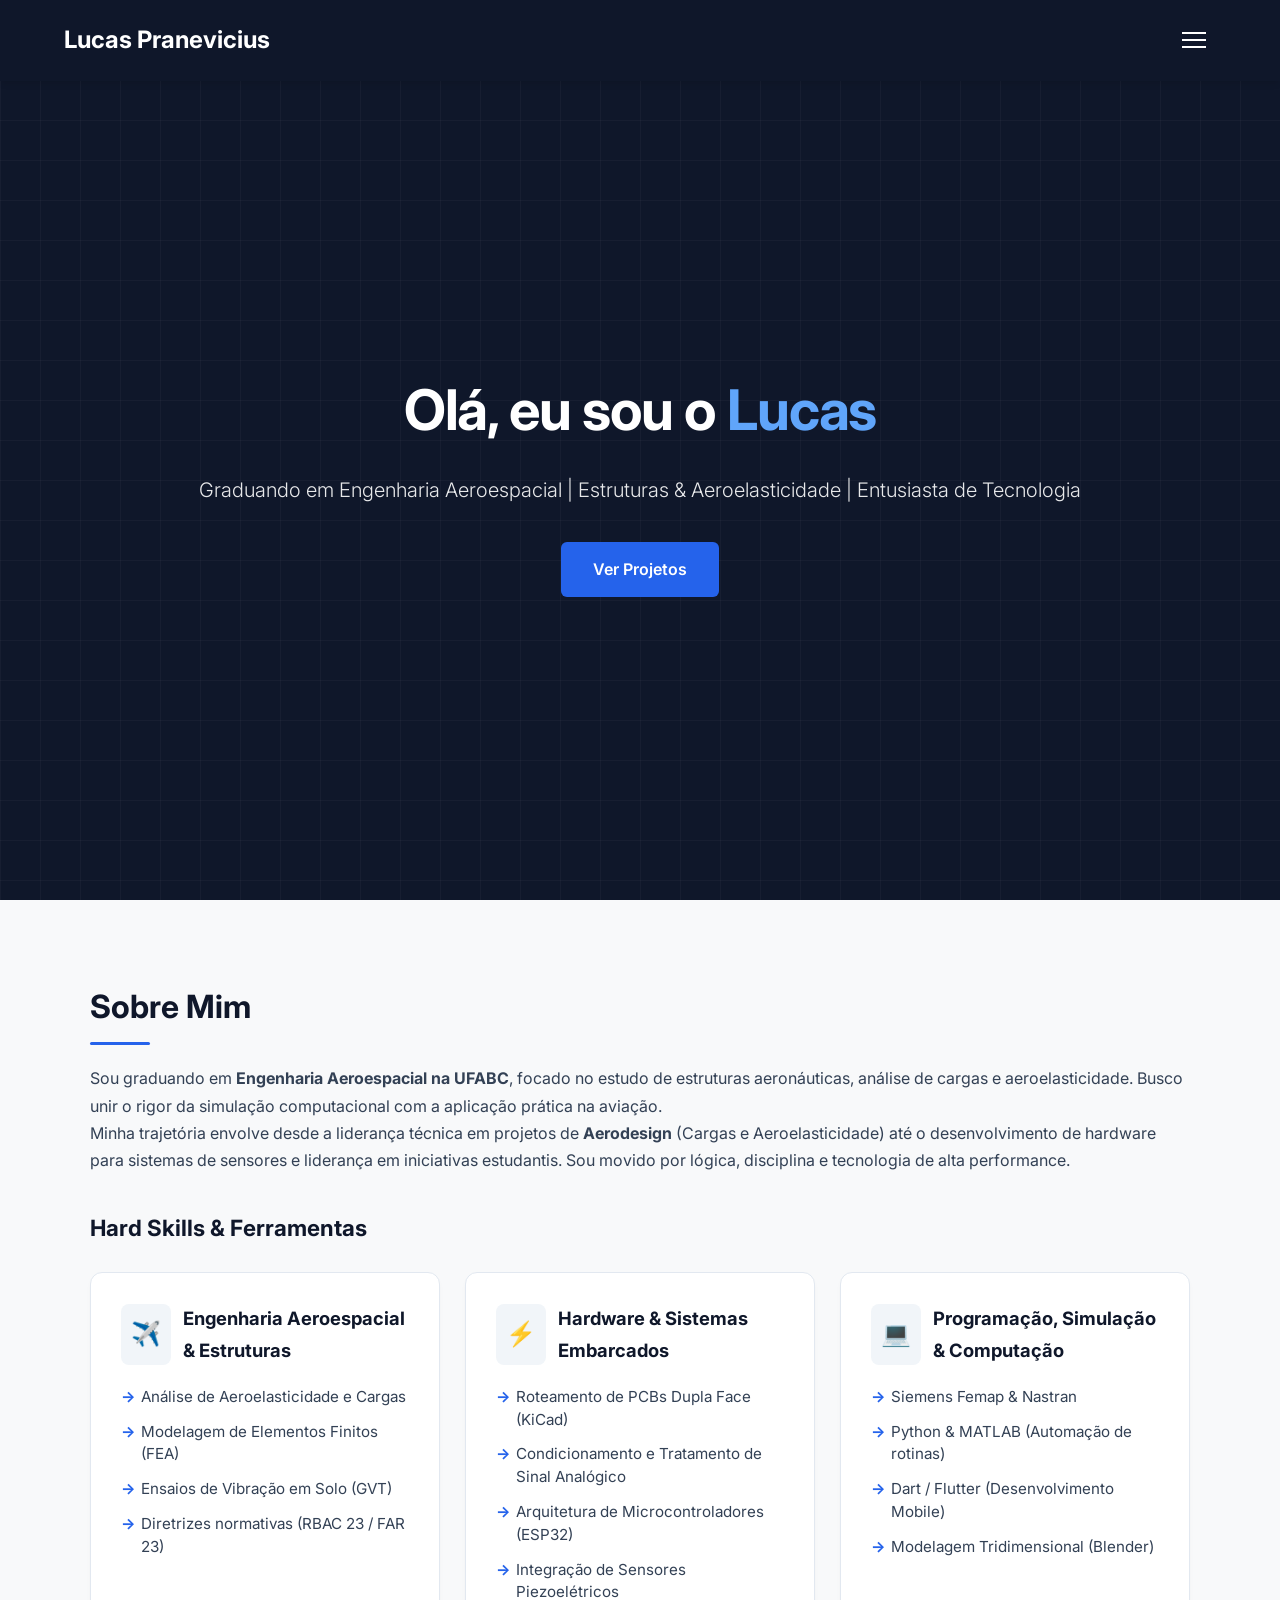
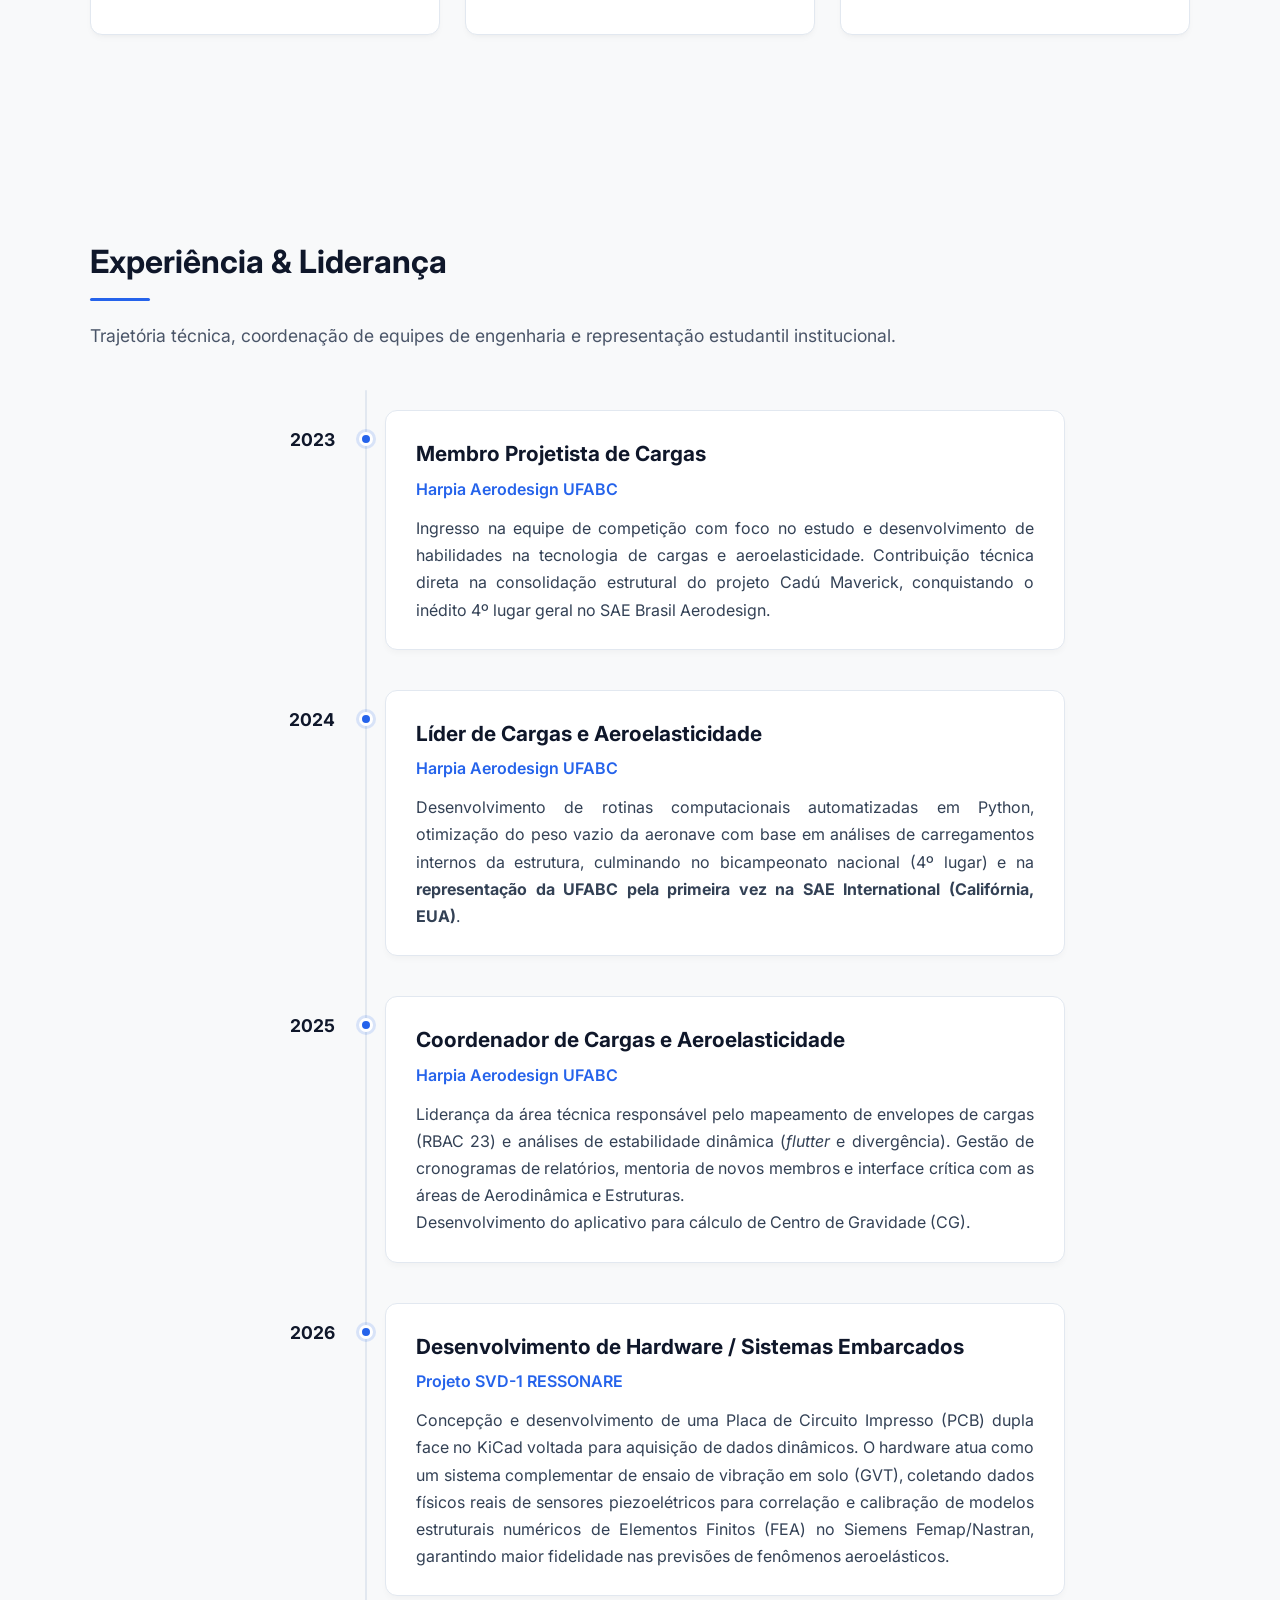
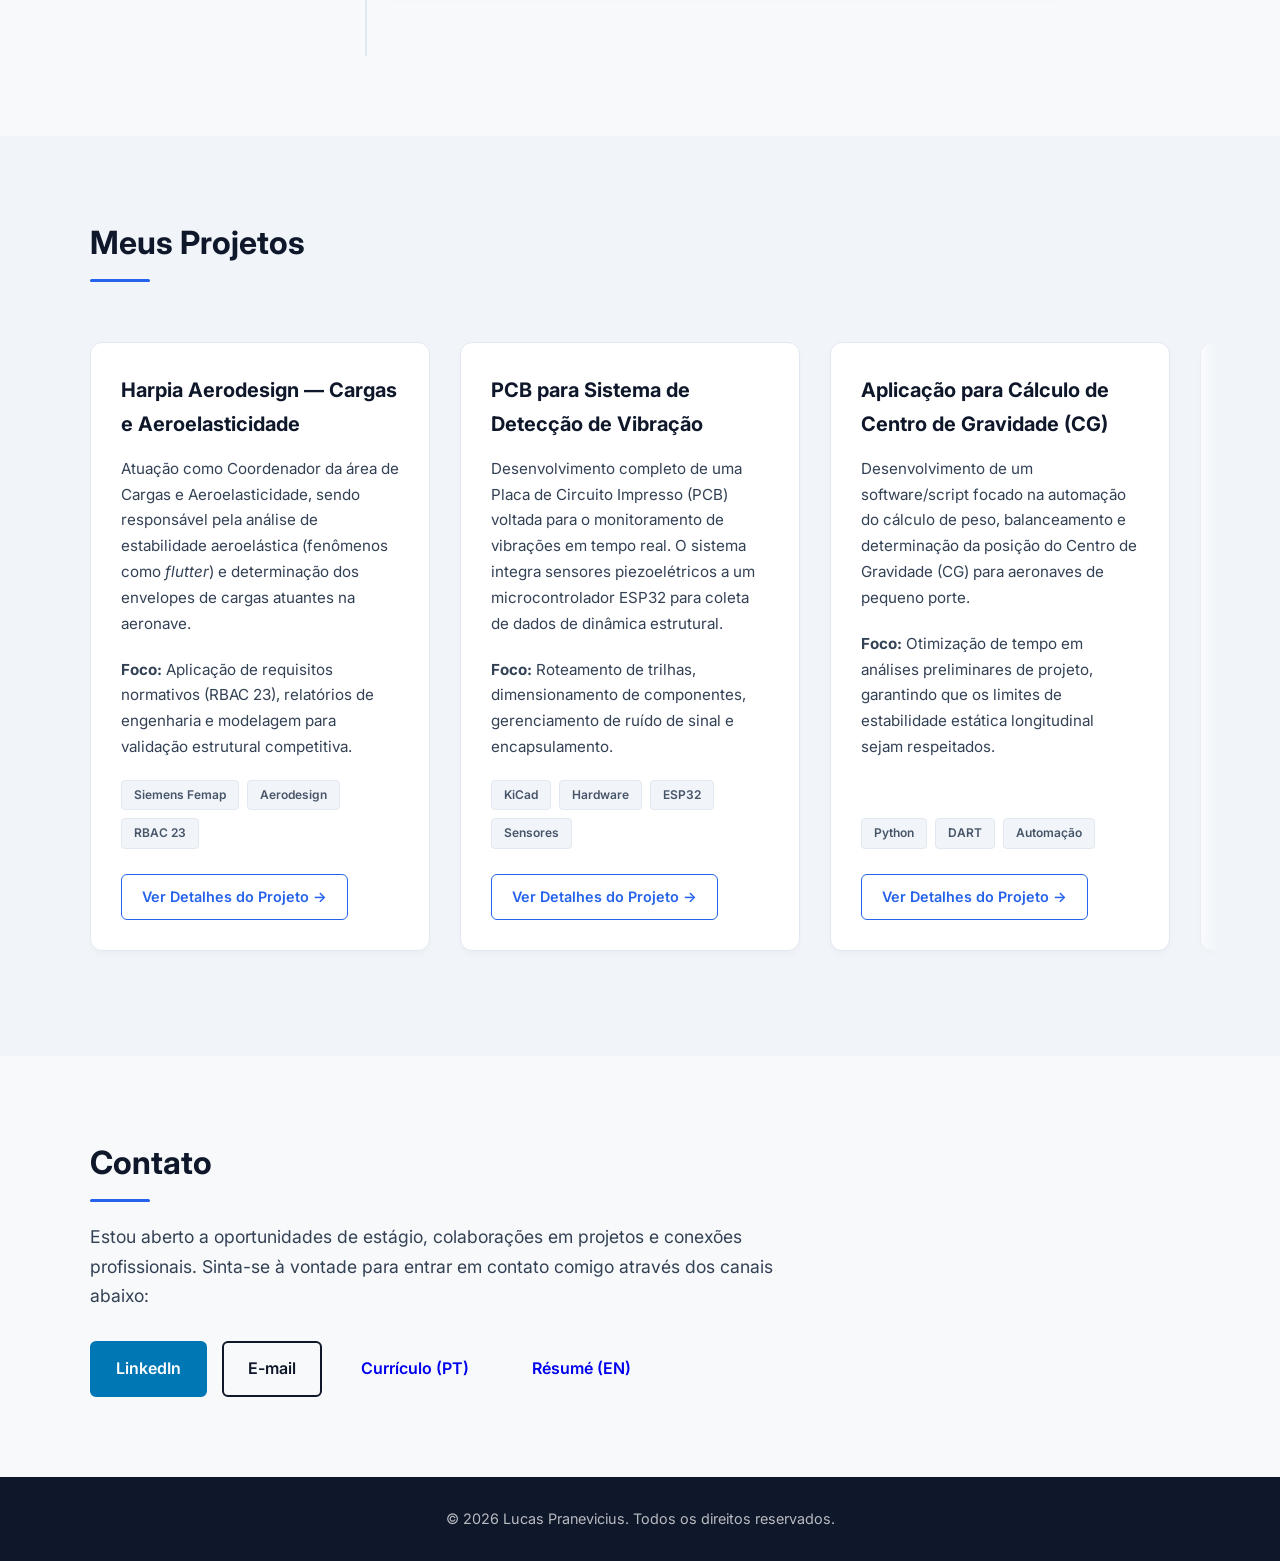
==== commit e301cc86: "att" ====
--- a/index.html
+++ b/index.html
@@ -7,7 +7,6 @@
     <link rel="stylesheet" href="style.css">
 </head>
 <body>
-
     <header>
             <div class="nav-container">
                 <a href="index.html" class="logo">Lucas Pranevicius</a>
@@ -162,7 +161,8 @@
                         <span class="tag-mini">RBAC 23</span>
                     </div>
                     <a href="harpia.html" class="project-link">Ver Detalhes do Projeto →</a>
-                </div> <div class="project-card">
+                </div> 
+                <div class="project-card">
                     <h3>PCB para Sistema de Detecção de Vibração</h3>
                     <p>Desenvolvimento completo de uma Placa de Circuito Impresso (PCB) voltada para o monitoramento de vibrações em tempo real. O sistema integra sensores piezoelétricos a um microcontrolador ESP32 para coleta de dados de dinâmica estrutural.</p>
                     <p><strong>Foco:</strong> Roteamento de trilhas, dimensionamento de componentes, gerenciamento de ruído de sinal e encapsulamento.</p>
@@ -173,7 +173,8 @@
                         <span class="tag-mini">Sensores</span>
                     </div>
                     <a href="pcb.html" class="project-link">Ver Detalhes do Projeto →</a>
-                </div> <div class="project-card">
+                </div> 
+                <div class="project-card">
                     <h3>Aplicação para Cálculo de Centro de Gravidade (CG)</h3>
                     <p>Desenvolvimento de um software/script focado na automação do cálculo de peso, balanceamento e determinação da posição do Centro de Gravidade (CG) para aeronaves de pequeno porte.</p>
                     <p><strong>Foco:</strong> Otimização de tempo em análises preliminares de projeto, garantindo que os limites de estabilidade estática longitudinal sejam respeitados.</p>
@@ -183,28 +184,44 @@
                         <span class="tag-mini">Automação</span>
                     </div>
                     <a href="cg.html" class="project-link">Ver Detalhes do Projeto →</a>
-                </div> </div> </div> </section>
+                </div> 
+                <div class="project-card">
+                    <h3>Algoritmo de Seleção de Materias</h3>
+                    <p>Algoritmo em Python para auxiliar alunos na seleção de matérias para matrícula em quadrimestre da UFABC, visando otimizar o processo de escolha de disciplinas.</p>
+                    <p><strong>Foco:</strong> Auxiliar o estudante da UFABC com o desafio de selecionar as matérias mais adequadas para sua formação.</p>
+                    <div class="project-tags">
+                        <span class="tag-mini">Python</span>
+                        <span class="tag-mini">Otimização</span>
+                        <span class="tag-mini">Seleção de Matérias</span>
+                    </div>
+                    <a href="emconstrucao.html" class="project-link">Ver Detalhes do Projeto →</a>
+                </div> 
+            </div> </div> </section>
 
 <section id="contato" class="section-padding">
-        <div class="container">
-            <h2>Contato</h2>
-            <p class="contact-text">Estou aberto a oportunidades de estágio, colaborações em projetos e conexões profissionais. Sinta-se à vontade para entrar em contato comigo através dos canais abaixo:</p>
-            
-            <div class="contact-buttons">
-                <a href="https://www.linkedin.com/in/lucaspranevicius" target="_blank" class="btn-contact linkedin">
-                    LinkedIn
-                </a>
-                <a href="mailto:lpranearaujo@gmail.com" class="btn-contact email">
-                    E-mail
-                </a>
-            </div>
+    <div class="container">
+        <h2>Contato</h2>
+        <p class="contact-text">Estou aberto a oportunidades de estágio, colaborações em projetos e conexões profissionais. Sinta-se à vontade para entrar em contato comigo através dos canais abaixo:</p>
+        
+        <div class="contact-buttons">
+            <a href="https://www.linkedin.com/in/lucaspranevicius" target="_blank" class="btn-contact linkedin">
+                LinkedIn
+            </a>
+            <a href="mailto:lpranearaujo@gmail.com" class="btn-contact email">
+                E-mail
+            </a>
+            <a href="curriculo.pdf" download="Lucas Pranevicius - Currículo.pdf" class="btn-contact cv-pt">
+                Currículo (PT)
+            </a>
+            <a href="resume.pdf" download="Lucas Pranevicius - Résumé.pdf" class="btn-contact cv-en">
+                Résumé (EN)
+            </a>
         </div>
-    </section>
-
+    </div>
+</section>
 
     <footer>
         <p class="copyright">&copy; 2026 Lucas Pranevicius. Todos os direitos reservados.</p>
     </footer>
-
 </body>
 </html>
--- a/style.css
+++ b/style.css
@@ -1,26 +1,32 @@
 /* ==========================================================================
-   CONFIGURAÇÕES GERAIS E CORES
-   ========================================================================== */
+   CONFIGURAÇÕES GERAIS E CORES (UPGRADE PREMIUM)
+   ========================================================================== */
+@import url('https://fonts.googleapis.com/css2?family=Inter:wght@300;400;500;600;700&display=swap');
+
 :root {
-    --primary-color: #007acc; /* Azul principal */
-    --secondary-color: #1e1e24; /* Escuro para o menu/cards */
-    --text-color: #333333;
-    --bg-color: #ffffff;
-    --bg-alt: #f4f6f9; /* Fundo alternando cinza claro */
-}
-
+    --primary-color: #2563eb;
+    --secondary-color: #0f172a;
+    --text-color: #334155;
+    
+    /* A mágica do fundo novo acontece aqui */
+    --bg-color: #f8f9fa; /* Cinza quase branco bem suave */
+    --bg-alt: #f1f5f9; /* Um cinza um tom mais fechado para as seções alternadas */
+    
+    --border-color: #e2e8f0;
+}
 * {
     margin: 0;
     padding: 0;
     box-sizing: border-box;
-    scroll-behavior: smooth; /* Efeito de rolagem suave ao clicar no menu */
+    scroll-behavior: smooth;
 }
 
 body {
-    font-family: 'Segoe UI', Tahoma, Geneva, Verdana, sans-serif;
+    font-family: 'Inter', sans-serif;
     color: var(--text-color);
     background-color: var(--bg-color);
-    line-height: 1.6;
+    line-height: 1.7;
+    -webkit-font-smoothing: antialiased;
 }
 
 .container {
@@ -42,34 +48,34 @@
     margin-bottom: 20px;
     position: relative;
     display: inline-block;
+    color: var(--secondary-color);
 }
 
 h2::after {
     content: '';
     display: block;
-    width: 50%;
-    height: 4px;
+    width: 60px;
+    height: 3px;
     background-color: var(--primary-color);
-    margin-top: 5px;
-    border-radius: 2px;
-}
-
-/* Links de Retorno (Voltar para os Projetos / Voltar para a Home) */
+    margin-top: 8px;
+    border-radius: 3px;
+}
+
+/* Links de Retorno */
 .back-link {
     display: inline-block;
     margin-bottom: 25px;
     color: var(--primary-color);
-    text-decoration: none; /* Remove a linha embaixo */
-    font-weight: bold;
+    text-decoration: none;
+    font-weight: 600;
     transition: transform 0.2s ease, color 0.2s ease;
 }
 
 .back-link:hover {
-    transform: translateX(-5px); /* Desloca o link levemente para a esquerda */
-    color: #005999; /* Escurece o azul sutilmente no hover */
-}
-
-/* Centralizador de Blocos */
+    transform: translateX(-5px);
+    color: #1d4ed8;
+}
+
 .center-box {
     display: flex;
     justify-content: center;
@@ -78,7 +84,7 @@
 }
 
 /* ==========================================================================
-   MENU DE NAVEGAÇÃO
+   MENU DE NAVEGAÇÃO GLOBAL (MÉTODO GAVETA UNIFICADO)
    ========================================================================== */
 header {
     background-color: var(--secondary-color);
@@ -88,582 +94,7 @@
     top: 0;
     left: 0;
     z-index: 1000;
-    box-shadow: 0 2px 5px rgba(0,0,0,0.2);
-}
-
-.nav-container {
-    display: flex;
-    justify-content: space-between;
-    align-items: center;
-    padding: 20px 5%;
-}
-
-.logo {
-    color: white;
-    text-decoration: none;
-    font-weight: bold;
-    font-size: 1.5rem;
-}
-
-nav ul {
-    display: flex;
-    list-style: none;
-}
-
-nav ul li {
-    margin-left: 20px;
-}
-
-nav ul li a {
-    color: #ccc;
-    text-decoration: none;
-    transition: color 0.3s;
-}
-
-nav ul li a:hover {
-    color: var(--primary-color);
-}
-
-/* ==========================================================================
-   SEÇÃO HERO (APRESENTAÇÃO INICIAL)
-   ========================================================================== */
-.hero {
-    height: 100vh;
-    background: linear-gradient(180deg, #0b1d3a 10%, #203a61 50%, #ffffff 100%);
-    color: white;
-    display: flex;
-    justify-content: center;
-    align-items: center;
-    text-align: center;
-    padding-top: 60px; /* Desconto do menu fixo */
-}
-
-.hero-content h1 {
-    font-size: 3rem;
-    margin-bottom: 10px;
-}
-
-.hero-content h1 span {
-    color: #4da6ff;
-}
-
-.hero-content p {
-    font-size: 1.3rem;
-    margin-bottom: 30px;
-    opacity: 0.9;
-}
-
-.btn-primary {
-    display: inline-block;
-    padding: 12px 30px;
-    background-color: var(--primary-color);
-    color: white;
-    text-decoration: none;
-    border-radius: 5px;
-    font-weight: bold;
-    transition: background 0.3s;
-}
-
-.btn-primary:hover {
-    background-color: #005999;
-}
-
-/* ==========================================================================
-   SEÇÃO SOBRE E TAGS DE HABILIDADES
-   ========================================================================== */
-#sobre h3 {
-    font-size: 1.4rem;   /* Deixa o título um pouco maior */
-    margin-top: 35px;    /* Cria o respiro em relação ao texto de cima */
-    margin-bottom: 15px; /* Espaço antes das tags de habilidades */
-}
-
-.skills-grid {
-    display: flex;
-    flex-wrap: wrap;
-    gap: 10px;
-    margin-top: 20px;
-}
-
-.skill-tag {
-    background-color: #e0e0e0;
-    padding: 6px 15px;
-    border-radius: 20px;
-    font-size: 0.9rem;
-    font-weight: 500;
-}
-
-/* ==========================================================================
-   GRADE DE COMPETÊNCIAS (HARD SKILLS)
-   ========================================================================== */
-.skills-container {
-    display: grid;
-    grid-template-columns: repeat(auto-fit, minmax(300px, 1fr));
-    gap: 25px;
-    margin-top: 25px;
-    margin-bottom: 40px;
-}
-
-.skill-category-card {
-    background: white;
-    padding: 25px;
-    border-radius: 8px;
-    box-shadow: 0 4px 12px rgba(0,0,0,0.03);
-    border: 1px solid #e2e8f0;
-    border-left: 4px solid #cbd5e1; /* Padronizado com a timeline */
-    transition: all 0.3s ease;
-}
-
-.skill-category-card:hover {
-    transform: translateY(-5px);
-    border-left-color: var(--primary-color); /* Transiciona para o azul oficial */
-    box-shadow: 0 6px 15px rgba(0,0,0,0.08);
-}
-
-.category-header {
-    display: flex;
-    align-items: center;
-    gap: 12px;
-    margin-bottom: 20px;
-}
-
-.category-icon {
-    font-size: 1.5rem;
-    background: var(--bg-alt);
-    padding: 8px;
-    border-radius: 6px;
-    display: inline-flex;
-    align-items: center;
-    justify-content: center;
-}
-
-.skill-category-card h4 {
-    font-size: 1.15rem;
-    color: var(--secondary-color);
-    font-weight: 700;
-}
-
-.skill-list {
-    list-style: none; /* Remove as bolinhas padrão chatinhas */
-    padding: 0;
-}
-
-.skill-list li {
-    font-size: 0.95rem;
-    color: #4a5568;
-    position: relative;
-    padding-left: 20px;
-    margin-bottom: 12px;
-    line-height: 1.4;
-}
-
-.skill-list li::before {
-    content: '→';
-    position: absolute;
-    left: 0;
-    color: var(--primary-color);
-    font-weight: bold;
-}
-
-.skill-list li:last-child {
-    margin-bottom: 0;
-}
-
-/* ==========================================================================
-   LINHA DO TEMPO (EXPERIÊNCIA & LIDERANÇA)
-   ========================================================================== */
-.timeline {
-    position: relative;
-    max-width: 850px;
-    margin: 0 auto;
-    padding: 20px 0;
-}
-
-/* A linha vertical de fundo */
-.timeline::after {
-    content: '';
-    position: absolute;
-    width: 3px;
-    background-color: #e2e8f0;
-    top: 0;
-    bottom: 0;
-    left: 150px; /* Alinhamento para dar espaço às datas na esquerda */
-    border-radius: 2px;
-}
-
-/* Estrutura de cada bloco da linha do tempo */
-.timeline-item {
-    position: relative;
-    margin-bottom: 40px;
-    display: flex;
-    align-items: flex-start;
-}
-
-/* Posicionamento e estilo da Data */
-.timeline-date {
-    width: 120px;
-    text-align: right;
-    font-weight: bold;
-    font-size: 1.1rem;
-    color: var(--secondary-color);
-    padding-top: 15px;
-}
-
-/* O ponto (dot) indicador na linha azul */
-.timeline-dot {
-    position: absolute;
-    width: 15px;
-    height: 15px;
-    background-color: var(--primary-color);
-    border: 3px solid #ffffff;
-    border-radius: 50%;
-    left: 144px; /* Centralizado em cima da linha de 3px */
-    top: 21px;
-    z-index: 10;
-    box-shadow: 0 0 0 3px rgba(0, 122, 204, 0.15);
-    transition: transform 0.3s ease;
-}
-
-.timeline-item:hover .timeline-dot {
-    transform: scale(1.3);
-    background-color: #005999;
-}
-
-/* Caixa de conteúdo de texto */
-.timeline-content {
-    flex: 1;
-    margin-left: 50px; /* Distância em relação à linha vertical */
-    background: white;
-    padding: 20px;
-    border-radius: 8px;
-    box-shadow: 0 4px 12px rgba(0,0,0,0.03);
-    border-left: 4px solid #cbd5e1;
-    transition: all 0.3s ease;
-}
-
-.timeline-item:hover .timeline-content {
-    border-left-color: var(--primary-color);
-    box-shadow: 0 6px 15px rgba(0,0,0,0.08);
-}
-
-.timeline-content h3 {
-    font-size: 1.3rem;
-    color: var(--secondary-color);
-    margin-bottom: 4px;
-}
-
-.timeline-content h4 {
-    font-size: 1rem;
-    color: var(--primary-color);
-    font-weight: 600;
-    margin-bottom: 12px;
-}
-
-.timeline-content p {
-    font-size: 0.95rem;
-    color: #4a5568;
-    text-align: justify;
-    line-height: 1.5;
-}
-
-/* ==========================================================================
-   GRID DE PROJETOS (CARDS)
-   ========================================================================== */
-.projects-grid {
-    display: grid;
-    grid-template-columns: repeat(auto-fit, minmax(300px, 1fr));
-    gap: 35px; /* Espaço entre as colunas e linhas */
-    margin-top: 30px;
-}
-
-/* Estrutura do Card de Projeto */
-.project-card {
-    background: white;
-    padding: 25px;
-    padding-bottom: 75px; /* Espaço extra na base para proteger o botão absoluto */
-    border-radius: 8px;
-    box-shadow: 0 4px 12px rgba(0,0,0,0.03);
-    border-left: 4px solid #cbd5e1; /* Modificado de border-top para border-left padronizado */
-    transition: all 0.3s ease;
-    margin-bottom: 25px; 
-
-    display: flex;
-    flex-direction: column;
-    position: relative; /* Serve como ponto de ancoragem para o link absoluto */
-}
-
-.project-card:hover {
-    transform: translateY(-5px);
-    border-left-color: var(--primary-color); /* Modificado para acender na esquerda */
-    box-shadow: 0 6px 15px rgba(0,0,0,0.08);
-}
-
-.project-card h3 {
-    margin-bottom: 15px;
-    color: var(--secondary-color);
-}
-
-.project-card p {
-    font-size: 0.95rem;
-    margin-bottom: 20px;
-    color: #666;
-}
-
-/* Botão "Ver Detalhes do Projeto" Fixado na Base */
-.project-link {
-    display: inline-block;
-    padding: 8px 16px;
-    background-color: transparent;
-    color: var(--primary-color);
-    border: 2px solid var(--primary-color);
-    text-decoration: none;
-    border-radius: 4px;
-    font-weight: bold;
-    font-size: 0.9rem;
-    transition: all 0.3s ease;
-
-    position: absolute;
-    bottom: 20px; /* 20px de distância da borda inferior */
-    left: 25px;   /* Alinhado verticalmente com a margem interna do card */
-}
-
-.project-link:hover {
-    background-color: var(--primary-color);
-    color: white;
-}
-
-/* Mini tags dentro dos cards de projetos */
-.project-tags {
-    display: flex;
-    flex-wrap: wrap;
-    gap: 8px;
-    margin-top: 15px;
-}
-
-.tag-mini {
-    background-color: #eef2f7;
-    color: #4a5568;
-    font-size: 0.75rem;
-    font-weight: 600;
-    padding: 4px 10px;
-    border-radius: 4px;
-    border: 1px solid #e2e8f0;
-}
-
-/* ==========================================================================
-   ÁLBUM DE FIGURINHAS INTERATIVO (GRADE 2x2)
-   ========================================================================== */
-.album-grid {
-    display: grid;
-    grid-template-columns: repeat(2, 1fr); /* Força a estrutura de 2 colunas */
-    gap: 20px;
-    margin: 30px 0;
-    width: 100%;
-}
-
-.album-card {
-    position: relative;
-    border-radius: 8px;
-    overflow: hidden;
-    box-shadow: 0 4px 8px rgba(0,0,0,0.1);
-    aspect-ratio: 16 / 9; /* Proporção ideal de foto aeronáutica */
-    background-color: #e2e8f0;
-}
-
-.album-img {
-    width: 100%;
-    height: 100%;
-    object-fit: cover;
-    transition: transform 0.5s ease;
-}
-
-/* Camada escura que revela o nome do avião no Hover */
-.album-overlay {
-    position: absolute;
-    top: 0;
-    left: 0;
-    width: 100%;
-    height: 100%;
-    background: rgba(11, 29, 58, 0.85); /* Azul escuro translúcido */
-    display: flex;
-    justify-content: center;
-    align-items: center;
-    opacity: 0;
-    transition: opacity 0.3s ease;
-    padding: 15px;
-}
-
-.album-title {
-    color: #ffffff;
-    font-size: 1.3rem;
-    font-weight: bold;
-    text-align: center;
-    transform: translateY(10px);
-    transition: transform 0.3s ease;
-}
-
-/* Efeitos Hover do Álbum */
-.album-card:hover .album-overlay {
-    opacity: 1;
-}
-
-.album-card:hover .album-title {
-    transform: translateY(0);
-}
-
-.album-card:hover .album-img {
-    transform: scale(1.05);
-}
-
-/* ==========================================================================
-   SEÇÃO DE CONTATO
-   ========================================================================== */
-.contact-text {
-    max-width: 700px;
-    margin-bottom: 30px;
-    font-size: 1.1rem;
-    color: #4a5568;
-}
-
-.contact-buttons {
-    display: flex;
-    gap: 15px;
-    flex-wrap: wrap;
-}
-
-/* Botões de Contato Estilizados */
-.btn-contact {
-    display: inline-flex;
-    align-items: center;
-    padding: 12px 24px;
-    font-weight: bold;
-    font-size: 1rem;
-    text-decoration: none;
-    border-radius: 6px;
-    transition: all 0.3s ease;
-}
-
-/* Botão específico do LinkedIn (Preenchido) */
-.btn-contact.linkedin {
-    background-color: #0077b5; /* Azul oficial do LinkedIn */
-    color: white;
-    border: 2px solid #0077b5;
-}
-
-.btn-contact.linkedin:hover {
-    background-color: #005582;
-    border-color: #005582;
-    transform: translateY(-2px);
-    box-shadow: 0 4px 10px rgba(0, 119, 181, 0.2);
-}
-
-/* Botão específico do E-mail (Vazado/Contorno) */
-.btn-contact.email {
-    background-color: transparent;
-    color: var(--secondary-color);
-    border: 2px solid var(--secondary-color);
-}
-
-.btn-contact.email:hover {
-    background-color: var(--secondary-color);
-    color: white;
-    transform: translateY(-2px);
-    box-shadow: 0 4px 10px rgba(0, 0, 0, 0.1);
-}
-
-/* ==========================================================================
-   RODAPÉ
-   ========================================================================== */
-footer {
-    background-color: var(--secondary-color);
-    color: white;
-    text-align: center;
-    padding: 30px 0;
-}
-
-.footer-content p {
-    font-size: 1.2rem;
-    margin-bottom: 10px;
-}
-
-.social-links a {
-    color: white;
-    margin: 0 10px;
-    text-decoration: none;
-    border: 1px solid white;
-    padding: 8px 15px;
-    border-radius: 4px;
-    transition: all 0.3s;
-}
-
-.social-links a:hover {
-    background-color: white;
-    color: var(--secondary-color);
-}
-
-.copyright {
-    margin-top: 30px;
-    font-size: 0.8rem;
-    opacity: 0.6;
-}
-
-/* ==========================================================================
-   RESPONSIVIDADE E MEDIA QUERIES
-   ========================================================================== */
-/* ==========================================================================
-   RESPONSIVIDADE E MEDIA QUERIES
-   ========================================================================== */
-@media (max-width: 768px) {
-    .nav-container {
-        padding: 15px 5%;
-    }
-    .hero-content h1 {
-        font-size: 2.2rem;
-    }
-    .hero-content p {
-        font-size: 1.1rem;
-    }
-    /* Mantém o comportamento responsivo da linha do tempo */
-    .timeline::after {
-        left: 20px;
-    }
-    .timeline-item {
-        flex-direction: column;
-        padding-left: 45px;
-    }
-    .timeline-date {
-        width: auto;
-        text-align: left;
-        padding-top: 0;
-        margin-bottom: 8px;
-        font-size: 1rem;
-    }
-    .timeline-dot {
-        left: 14px;
-        top: 4px;
-    }
-    .timeline-content {
-        margin-left: 0;
-        width: 100%;
-    }
-}
-
-@media (max-width: 576px) {
-    .album-grid {
-        grid-template-columns: 1fr; /* Álbum vira coluna única em telas muito pequenas */
-    }
-}
-/* ==========================================================================
-   MENU DE NAVEGAÇÃO GLOBAL (MÉTODO GAVETA UNIFICADO)
-   ========================================================================== */
-header {
-    background-color: var(--secondary-color);
-    color: white;
-    position: fixed;
-    width: 100%;
-    top: 0;
-    left: 0;
-    z-index: 1000;
-    box-shadow: 0 2px 5px rgba(0,0,0,0.2);
+    box-shadow: 0 4px 6px -1px rgba(0, 0, 0, 0.1);
 }
 
 .nav-container {
@@ -674,12 +105,17 @@
     position: relative;
 }
 
-/* Força o checkbox real a ficar escondido sempre */
+.logo {
+    color: white;
+    text-decoration: none;
+    font-weight: 700;
+    font-size: 1.5rem;
+}
+
 .menu-toggle {
     display: none;
 }
 
-/* O botão Hambúrguer agora fica visível em qualquer tamanho de tela */
 .menu-icon {
     display: block;
     cursor: pointer;
@@ -710,13 +146,12 @@
 .nav-icon::before { top: 7px; }
 .nav-icon::after { top: -7px; }
 
-/* ESTRUTURA DO MENU GAVETA GLOBAL (PC E CELULAR) */
 nav {
     position: fixed;
     background-color: var(--secondary-color);
     top: 0;
-    right: -100%; /* Totalmente para fora da tela por padrão */
-    width: 280px;  /* Largura elegante para o menu lateral */
+    right: -100%; 
+    width: 280px;  
     height: 100vh;
     padding-top: 100px;
     box-shadow: -5px 0 15px rgba(0,0,0,0.3);
@@ -724,7 +159,6 @@
     z-index: 1050;
 }
 
-/* Links empilhados verticalmente em qualquer resolução */
 nav ul {
     display: flex;
     flex-direction: column;
@@ -742,9 +176,10 @@
 nav ul li a {
     display: block;
     padding: 18px 30px;
-    color: #ccc;
+    color: #cbd5e1;
     text-decoration: none;
     font-size: 1.1rem;
+    font-weight: 500;
     width: 100%;
     transition: all 0.3s;
 }
@@ -752,15 +187,13 @@
 nav ul li a:hover {
     color: var(--primary-color);
     background-color: rgba(255, 255, 255, 0.02);
-    padding-left: 35px; /* Efeito sutil de recuo no hover do link */
-}
-
-/* INTERAÇÃO: Ativa o deslize do menu ao clicar */
+    padding-left: 35px;
+}
+
 .menu-toggle:checked ~ nav {
     right: 0;
 }
 
-/* Transforma as 3 listras no "X" ao abrir */
 .menu-toggle:checked ~ .menu-icon .nav-icon {
     background: transparent;
 }
@@ -773,4 +206,629 @@
 .menu-toggle:checked ~ .menu-icon .nav-icon::after {
     transform: rotate(45deg);
     top: 0;
+}
+
+/* ==========================================================================
+   SEÇÃO HERO - OPÇÃO 1: SÓLIDO
+   ========================================================================== */
+/* ==========================================================================
+   SEÇÃO HERO - OPÇÃO 2: GRID TECH
+   ========================================================================== */
+.hero {
+    height: 100vh;
+    background-color: var(--secondary-color);
+    /* Cria a malha de linhas finas e quase transparentes */
+    background-image: 
+        linear-gradient(rgba(255, 255, 255, 0.03) 1px, transparent 1px),
+        linear-gradient(90deg, rgba(255, 255, 255, 0.03) 1px, transparent 1px);
+    background-size: 40px 40px; /* Tamanho dos quadrados do grid */
+    color: white;
+    display: flex;
+    justify-content: center;
+    align-items: center;
+    text-align: center;
+    padding-top: 60px;
+}
+
+.hero-content h1 {
+    font-size: 3.5rem;
+    font-weight: 700;
+    margin-bottom: 15px;
+    letter-spacing: -0.02em;
+}
+
+.hero-content h1 span {
+    color: #60a5fa;
+}
+
+.hero-content p {
+    font-size: 1.25rem;
+    margin-bottom: 35px;
+    opacity: 0.9;
+    font-weight: 300;
+}
+
+.btn-primary {
+    display: inline-block;
+    padding: 14px 32px;
+    background-color: var(--primary-color);
+    color: white;
+    text-decoration: none;
+    border-radius: 6px;
+    font-weight: 600;
+    transition: all 0.3s ease;
+}
+
+.btn-primary:hover {
+    background-color: #1d4ed8;
+    transform: translateY(-2px);
+    box-shadow: 0 10px 15px -3px rgba(37, 99, 235, 0.3);
+}
+
+/* ==========================================================================
+   SEÇÃO SOBRE E TAGS DE HABILIDADES
+   ========================================================================== */
+#sobre h3 {
+    font-size: 1.4rem;
+    margin-top: 35px;
+    margin-bottom: 15px;
+    color: var(--secondary-color);
+}
+
+.skills-grid {
+    display: flex;
+    flex-wrap: wrap;
+    gap: 10px;
+    margin-top: 20px;
+}
+
+.skill-tag {
+    background-color: #f1f5f9;
+    color: var(--secondary-color);
+    padding: 6px 15px;
+    border-radius: 20px;
+    font-size: 0.9rem;
+    font-weight: 500;
+    border: 1px solid var(--border-color);
+}
+
+/* ==========================================================================
+   GRADE DE COMPETÊNCIAS (HARD SKILLS)
+   ========================================================================== */
+.skills-container {
+    display: grid;
+    grid-template-columns: repeat(auto-fit, minmax(300px, 1fr));
+    gap: 25px;
+    margin-top: 25px;
+    margin-bottom: 40px;
+}
+
+.skill-category-card {
+    background: white;
+    padding: 30px; 
+    border-radius: 12px; 
+    box-shadow: 0 4px 6px -1px rgba(0, 0, 0, 0.03), 0 2px 4px -2px rgba(0, 0, 0, 0.03); 
+    border: 1px solid var(--border-color); 
+    transition: all 0.4s cubic-bezier(0.4, 0, 0.2, 1); 
+}
+
+.skill-category-card:hover {
+    transform: translateY(-4px);
+    box-shadow: 0 20px 25px -5px rgba(0, 0, 0, 0.05), 0 8px 10px -6px rgba(0, 0, 0, 0.02);
+    border-color: #cbd5e1;
+}
+
+.category-header {
+    display: flex;
+    align-items: center;
+    gap: 12px;
+    margin-bottom: 20px;
+}
+
+.category-icon {
+    font-size: 1.5rem;
+    background: var(--bg-alt);
+    padding: 10px;
+    border-radius: 8px;
+    display: inline-flex;
+    align-items: center;
+    justify-content: center;
+}
+
+.skill-category-card h4 {
+    font-size: 1.15rem;
+    color: var(--secondary-color);
+    font-weight: 700;
+}
+
+.skill-list {
+    list-style: none;
+    padding: 0;
+}
+
+.skill-list li {
+    font-size: 0.95rem;
+    color: var(--text-color);
+    position: relative;
+    padding-left: 20px;
+    margin-bottom: 12px;
+    line-height: 1.5;
+}
+
+.skill-list li::before {
+    content: '→';
+    position: absolute;
+    left: 0;
+    color: var(--primary-color);
+    font-weight: bold;
+}
+
+.skill-list li:last-child {
+    margin-bottom: 0;
+}
+
+/* ==========================================================================
+   LINHA DO TEMPO (EXPERIÊNCIA & LIDERANÇA)
+   ========================================================================== */
+.timeline {
+    position: relative;
+    max-width: 850px;
+    margin: 0 auto;
+    padding: 20px 0;
+}
+
+.timeline::after {
+    content: '';
+    position: absolute;
+    width: 2px;
+    background-color: var(--border-color);
+    top: 0;
+    bottom: 0;
+    left: 150px;
+    border-radius: 2px;
+}
+
+.timeline-item {
+    position: relative;
+    margin-bottom: 40px;
+    display: flex;
+    align-items: flex-start;
+}
+
+.timeline-date {
+    width: 120px;
+    text-align: right;
+    font-weight: 700;
+    font-size: 1.1rem;
+    color: var(--secondary-color);
+    padding-top: 15px;
+}
+
+.timeline-dot {
+    position: absolute;
+    width: 14px;
+    height: 14px;
+    background-color: var(--primary-color);
+    border: 3px solid #ffffff;
+    border-radius: 50%;
+    left: 144px; 
+    top: 22px;
+    z-index: 10;
+    box-shadow: 0 0 0 3px rgba(37, 99, 235, 0.15);
+    transition: transform 0.3s ease;
+}
+
+.timeline-item:hover .timeline-dot {
+    transform: scale(1.3);
+    background-color: #1d4ed8;
+}
+
+.timeline-content {
+    flex: 1;
+    margin-left: 50px;
+    background: white;
+    padding: 25px 30px;
+    border-radius: 12px;
+    box-shadow: 0 4px 6px -1px rgba(0, 0, 0, 0.03);
+    border: 1px solid var(--border-color);
+    transition: all 0.4s cubic-bezier(0.4, 0, 0.2, 1);
+}
+
+.timeline-item:hover .timeline-content {
+    transform: translateX(4px); 
+    box-shadow: 0 10px 15px -3px rgba(0, 0, 0, 0.05);
+    border-color: #cbd5e1;
+}
+
+.timeline-content h3 {
+    font-size: 1.3rem;
+    color: var(--secondary-color);
+    margin-bottom: 4px;
+}
+
+.timeline-content h4 {
+    font-size: 1rem;
+    color: var(--primary-color);
+    font-weight: 600;
+    margin-bottom: 12px;
+}
+
+.timeline-content p {
+    font-size: 1rem;
+    color: var(--text-color);
+    text-align: justify;
+}
+
+/* ==========================================================================
+   GRID DE PROJETOS (CARDS)
+   ========================================================================== */
+/* ==========================================================================
+   CARROSSEL DE PROJETOS (SLIDER HORIZONTAL COM FADE EXTERNO)
+   ========================================================================== */
+.projects-grid {
+    display: flex;
+    gap: 30px;
+    margin-top: 30px;
+    
+    /* O SEGREDO DO FADE EXTERNO: Expande o grid para fora e cria uma "área de respiro" interna */
+    margin-left: -30px;
+    margin-right: -30px;
+    padding: 10px 30px 25px 30px; 
+    
+    overflow-x: auto;
+    scroll-snap-type: x mandatory;
+    scroll-behavior: smooth;
+    align-items: stretch; 
+    
+    /* Fade agora atua apenas nos primeiros 3% (exatamente onde está o padding, fora dos cards) */
+    -webkit-mask-image: linear-gradient(to right, transparent 0%, black 3%, black 97%, transparent 100%);
+    mask-image: linear-gradient(to right, transparent 0%, black 3%, black 97%, transparent 100%);
+}
+
+.projects-grid::-webkit-scrollbar {
+    height: 8px; 
+}
+
+.projects-grid::-webkit-scrollbar-track {
+    background: var(--border-color); 
+    border-radius: 10px;
+}
+
+.projects-grid::-webkit-scrollbar-thumb {
+    background: var(--primary-color); 
+    border-radius: 10px;
+}
+
+/* Estrutura do Card de Projeto Corrigida */
+.project-card {
+    flex: 0 0 340px; 
+    scroll-snap-align: center; /* Centraliza melhor o card ao parar de rolar */
+    background: white;
+    
+    /* Força o padding igual em todos os lados (remove os 85px antigos da base) */
+    padding: 30px !important; 
+    
+    border-radius: 12px;
+    box-shadow: 0 4px 6px -1px rgba(0, 0, 0, 0.03);
+    border: 1px solid var(--border-color);
+    transition: all 0.4s cubic-bezier(0.4, 0, 0.2, 1);
+    
+    display: flex;
+    flex-direction: column;
+}
+
+.project-card:hover {
+    transform: translateY(-6px);
+    box-shadow: 0 20px 25px -5px rgba(0, 0, 0, 0.08);
+    border-color: var(--primary-color); 
+}
+
+.project-card h3 {
+    margin-bottom: 15px;
+    color: var(--secondary-color);
+    font-size: 1.25rem;
+}
+
+.project-card p {
+    font-size: 0.95rem;
+    margin-bottom: 20px;
+    color: var(--text-color);
+}
+
+/* Container de Tags */
+.project-tags {
+    display: flex;
+    flex-wrap: wrap;
+    gap: 8px;
+    margin-top: auto !important; /* Empurra o bloco inteiro para a base do card */
+    margin-bottom: 25px !important; /* Espaço exato entre a tag e o botão */
+}
+
+.tag-mini {
+    background-color: #f1f5f9;
+    color: #475569;
+    font-size: 0.75rem;
+    font-weight: 600;
+    padding: 4px 12px;
+    border-radius: 4px;
+    border: 1px solid var(--border-color);
+}
+
+/* Botão do Card */
+.project-link {
+    display: inline-block;
+    padding: 10px 20px;
+    background-color: transparent;
+    color: var(--primary-color);
+    border: 1px solid var(--primary-color); 
+    text-decoration: none;
+    border-radius: 6px; 
+    font-weight: 600;
+    font-size: 0.9rem;
+    transition: all 0.3s ease;
+    
+    /* ESTES DOIS COMANDOS MATAM A SOBREPOSIÇÃO */
+    position: static !important; 
+    align-self: flex-start; 
+}
+
+.project-link:hover {
+    background-color: var(--primary-color);
+    color: white;
+    box-shadow: 0 4px 12px rgba(37, 99, 235, 0.3);
+}
+.project-card:hover {
+    transform: translateY(-6px);
+    box-shadow: 0 20px 25px -5px rgba(0, 0, 0, 0.08);
+    border-color: var(--primary-color); 
+}
+
+.project-card h3 {
+    margin-bottom: 15px;
+    color: var(--secondary-color);
+    font-size: 1.25rem;
+}
+
+.project-card p {
+    font-size: 0.95rem;
+    margin-bottom: 20px;
+    color: var(--text-color);
+}
+
+.project-link {
+    display: inline-block;
+    padding: 10px 20px;
+    background-color: transparent;
+    color: var(--primary-color);
+    border: 1px solid var(--primary-color); 
+    text-decoration: none;
+    border-radius: 6px; 
+    font-weight: 600;
+    font-size: 0.9rem;
+    transition: all 0.3s ease;
+    position: absolute;
+    bottom: 25px; 
+    left: 30px;   
+}
+
+.project-link:hover {
+    background-color: var(--primary-color);
+    color: white;
+    box-shadow: 0 4px 12px rgba(37, 99, 235, 0.3);
+}
+
+.project-tags {
+    display: flex;
+    flex-wrap: wrap;
+    gap: 8px;
+    margin-top: auto; /* Empurra pro final caso o texto varie */
+    margin-bottom: 15px;
+}
+
+.tag-mini {
+    background-color: #f1f5f9;
+    color: #475569;
+    font-size: 0.75rem;
+    font-weight: 600;
+    padding: 4px 12px;
+    border-radius: 4px;
+    border: 1px solid var(--border-color);
+}
+
+/* ==========================================================================
+   ÁLBUM DE FIGURINHAS INTERATIVO (GRADE 2x2)
+   ========================================================================== */
+.album-grid {
+    display: grid;
+    grid-template-columns: repeat(2, 1fr);
+    gap: 20px;
+    margin: 30px 0;
+    width: 100%;
+}
+
+.album-card {
+    position: relative;
+    border-radius: 8px;
+    overflow: hidden;
+    box-shadow: 0 4px 6px rgba(0,0,0,0.05);
+    aspect-ratio: 16 / 9;
+    background-color: #e2e8f0;
+}
+
+.album-img {
+    width: 100%;
+    height: 100%;
+    object-fit: cover;
+    transition: transform 0.5s ease;
+}
+
+.album-overlay {
+    position: absolute;
+    top: 0;
+    left: 0;
+    width: 100%;
+    height: 100%;
+    background: rgba(15, 23, 42, 0.85);
+    display: flex;
+    justify-content: center;
+    align-items: center;
+    opacity: 0;
+    transition: opacity 0.3s ease;
+    padding: 15px;
+}
+
+.album-title {
+    color: #ffffff;
+    font-size: 1.3rem;
+    font-weight: 600;
+    text-align: center;
+    transform: translateY(10px);
+    transition: transform 0.3s ease;
+}
+
+.album-card:hover .album-overlay {
+    opacity: 1;
+}
+
+.album-card:hover .album-title {
+    transform: translateY(0);
+}
+
+.album-card:hover .album-img {
+    transform: scale(1.05);
+}
+
+/* ==========================================================================
+   SEÇÃO DE CONTATO
+   ========================================================================== */
+.contact-text {
+    max-width: 700px;
+    margin-bottom: 30px;
+    font-size: 1.1rem;
+    color: var(--text-color);
+}
+
+.contact-buttons {
+    display: flex;
+    gap: 15px;
+    flex-wrap: wrap;
+}
+
+.btn-contact {
+    display: inline-flex;
+    align-items: center;
+    padding: 12px 24px;
+    font-weight: 600;
+    font-size: 1rem;
+    text-decoration: none;
+    border-radius: 6px;
+    transition: all 0.3s ease;
+}
+
+.btn-contact.linkedin {
+    background-color: #0077b5;
+    color: white;
+    border: 2px solid #0077b5;
+}
+
+.btn-contact.linkedin:hover {
+    background-color: #005582;
+    border-color: #005582;
+    transform: translateY(-2px);
+    box-shadow: 0 4px 10px rgba(0, 119, 181, 0.2);
+}
+
+.btn-contact.email {
+    background-color: transparent;
+    color: var(--secondary-color);
+    border: 2px solid var(--secondary-color);
+}
+
+.btn-contact.email:hover {
+    background-color: var(--secondary-color);
+    color: white;
+    transform: translateY(-2px);
+    box-shadow: 0 4px 10px rgba(0, 0, 0, 0.1);
+}
+
+/* ==========================================================================
+   RODAPÉ
+   ========================================================================== */
+footer {
+    background-color: var(--secondary-color);
+    color: white;
+    text-align: center;
+    padding: 30px 0;
+}
+
+.footer-content p {
+    font-size: 1.2rem;
+    margin-bottom: 10px;
+}
+
+.social-links a {
+    color: white;
+    margin: 0 10px;
+    text-decoration: none;
+    border: 1px solid rgba(255, 255, 255, 0.2);
+    padding: 8px 15px;
+    border-radius: 4px;
+    transition: all 0.3s;
+}
+
+.social-links a:hover {
+    background-color: white;
+    color: var(--secondary-color);
+}
+
+.copyright {
+    font-size: 0.9rem;
+    opacity: 0.7;
+}
+
+/* ==========================================================================
+   RESPONSIVIDADE E MEDIA QUERIES
+   ========================================================================== */
+@media (max-width: 768px) {
+    .nav-container {
+        padding: 15px 5%;
+    }
+    .hero-content h1 {
+        font-size: 2.2rem;
+    }
+    .hero-content p {
+        font-size: 1.1rem;
+    }
+    .timeline::after {
+        left: 20px;
+    }
+    .timeline-item {
+        flex-direction: column;
+        padding-left: 45px;
+    }
+    .timeline-date {
+        width: auto;
+        text-align: left;
+        padding-top: 0;
+        margin-bottom: 8px;
+        font-size: 1rem;
+    }
+    .timeline-dot {
+        left: 13px;
+        top: 4px;
+    }
+    .timeline-content {
+        margin-left: 0;
+        width: 100%;
+        padding: 20px;
+    }
+    .timeline-item:hover .timeline-content {
+        transform: translateY(-2px); 
+    }
+}
+
+@media (max-width: 576px) {
+    .album-grid {
+        grid-template-columns: 1fr; 
+    }
 }
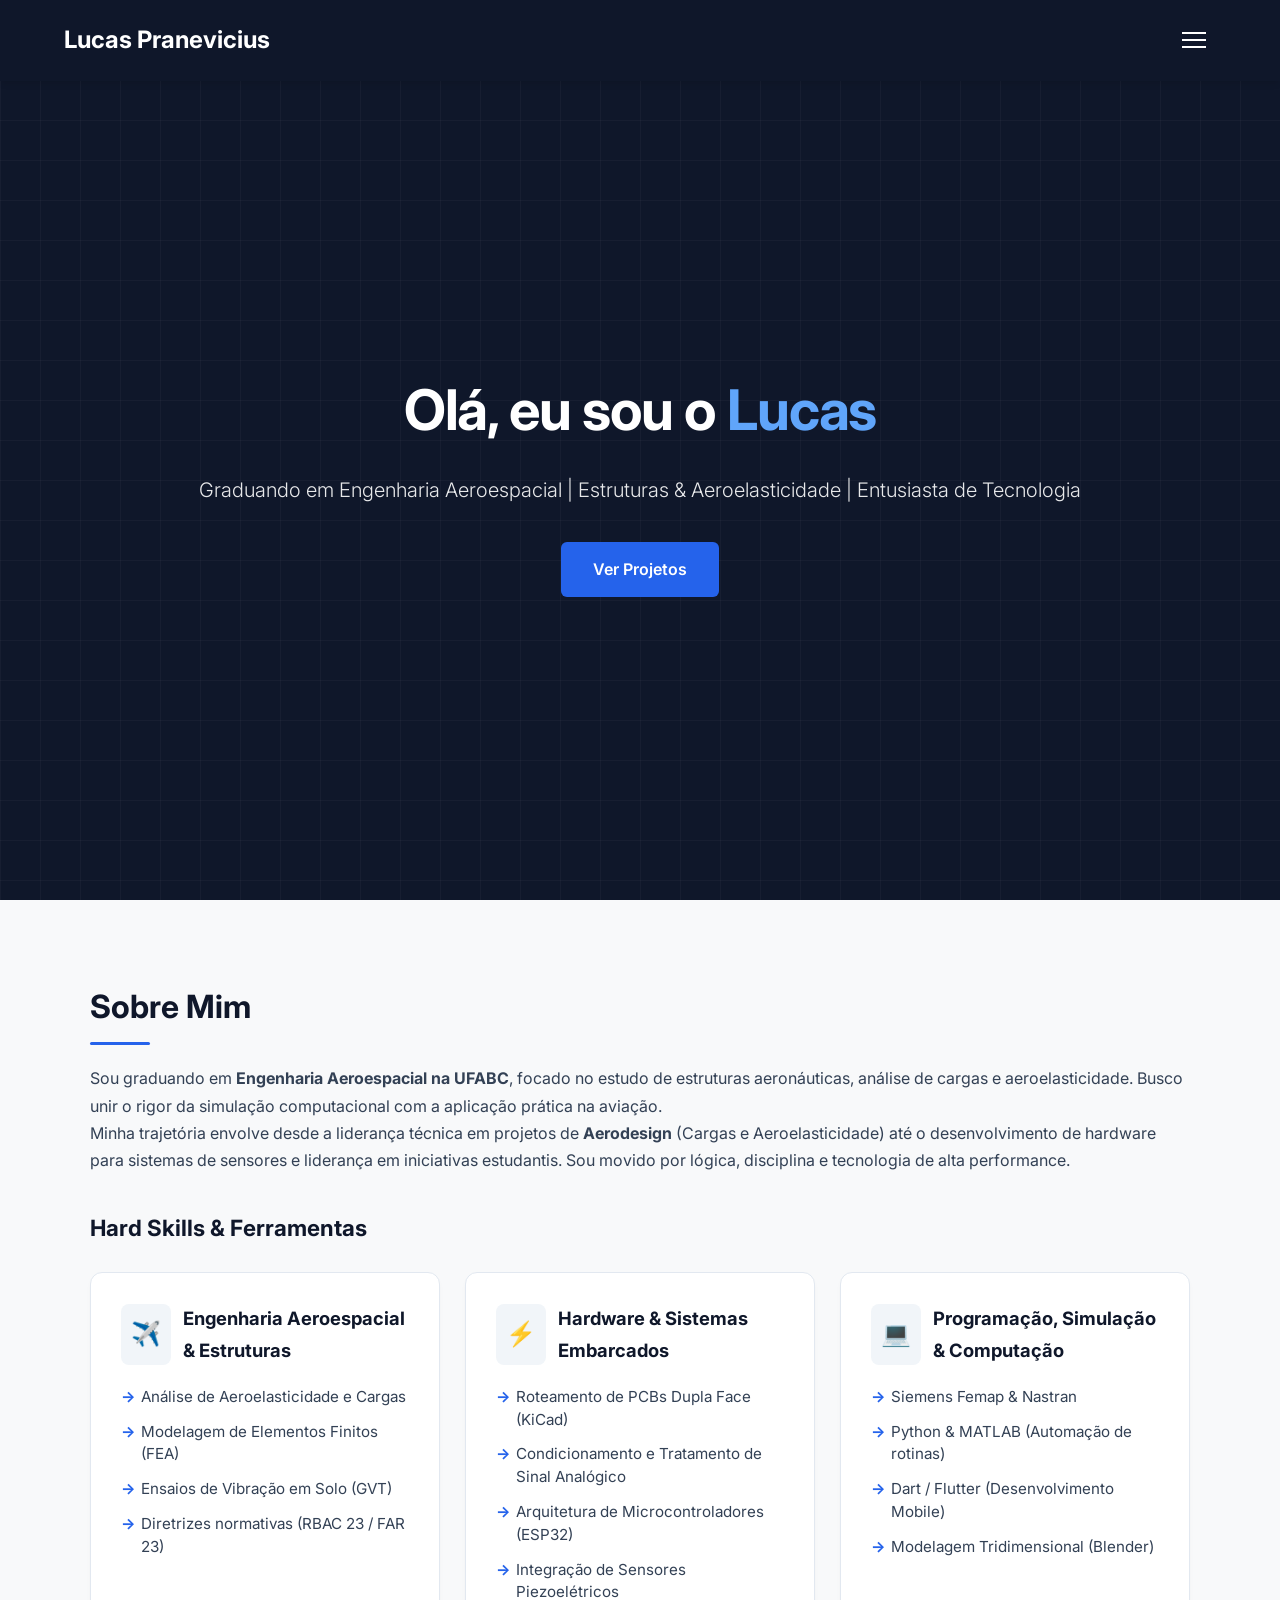
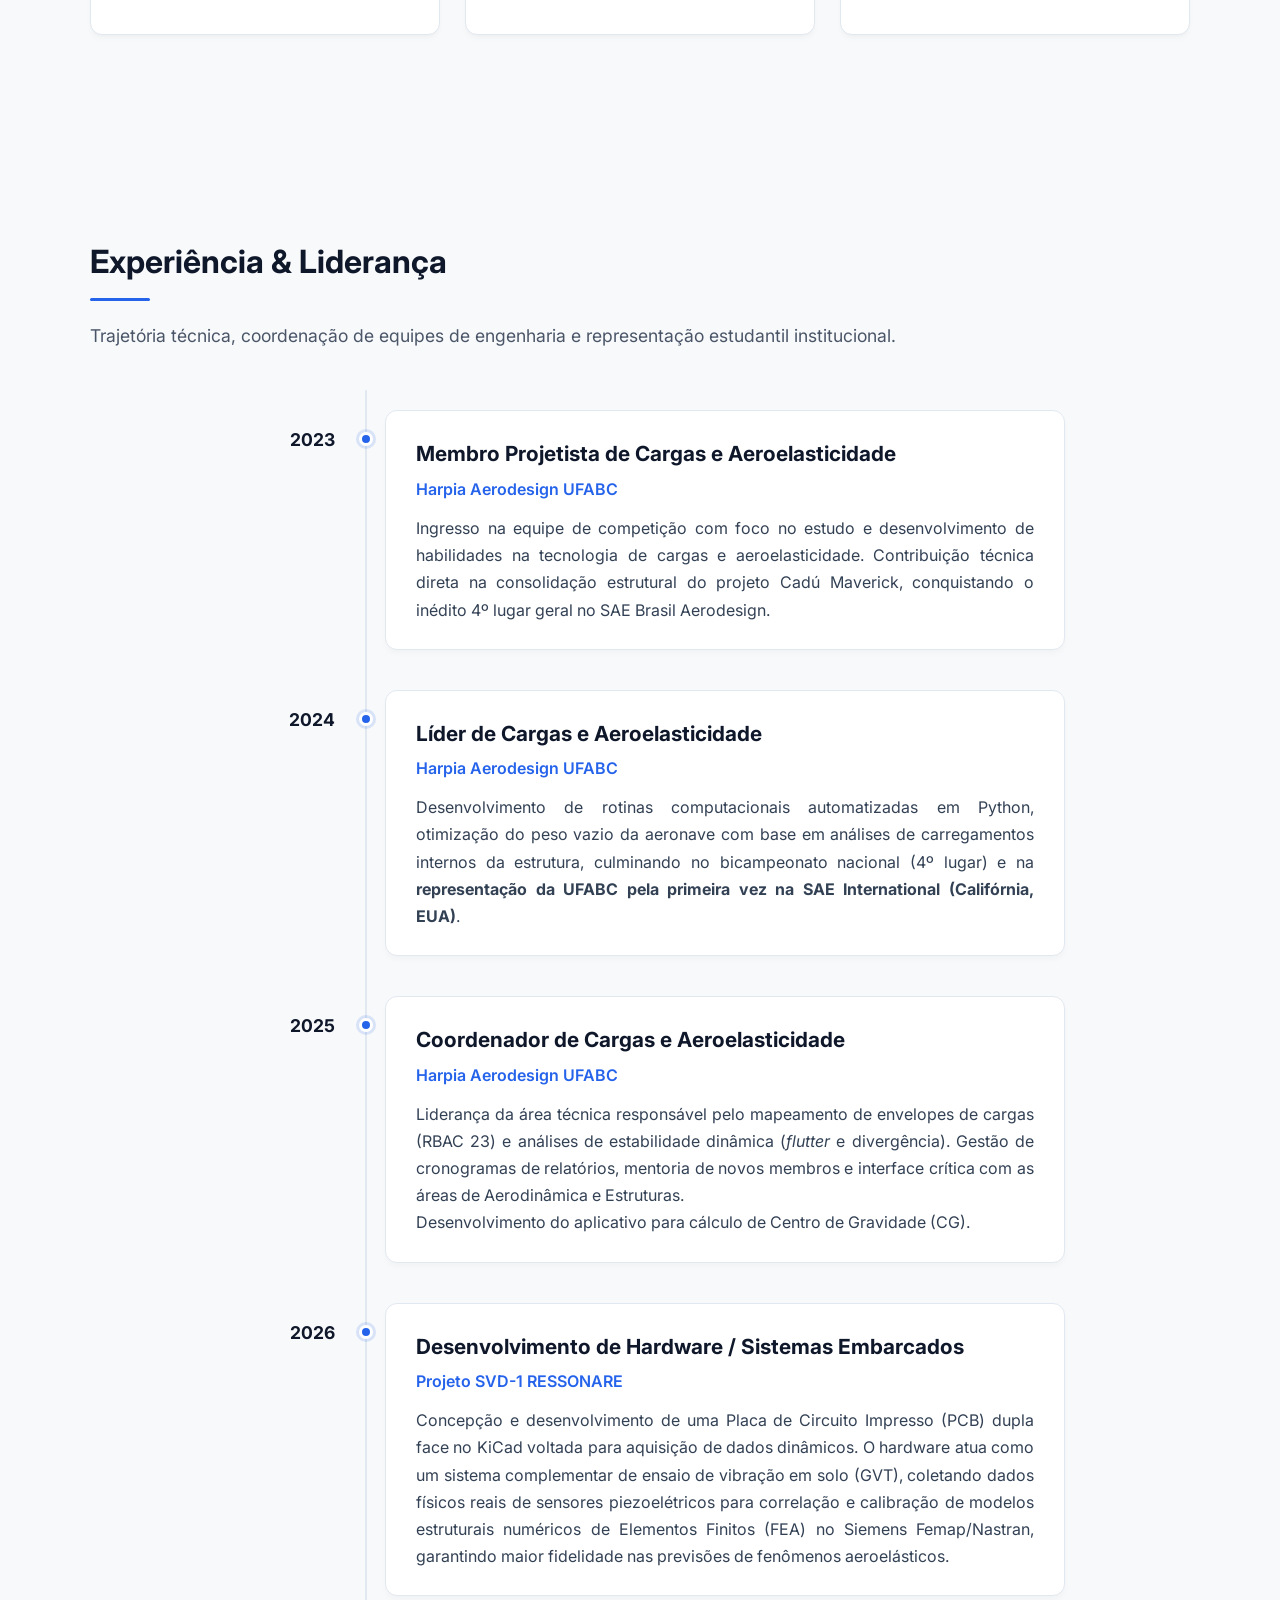
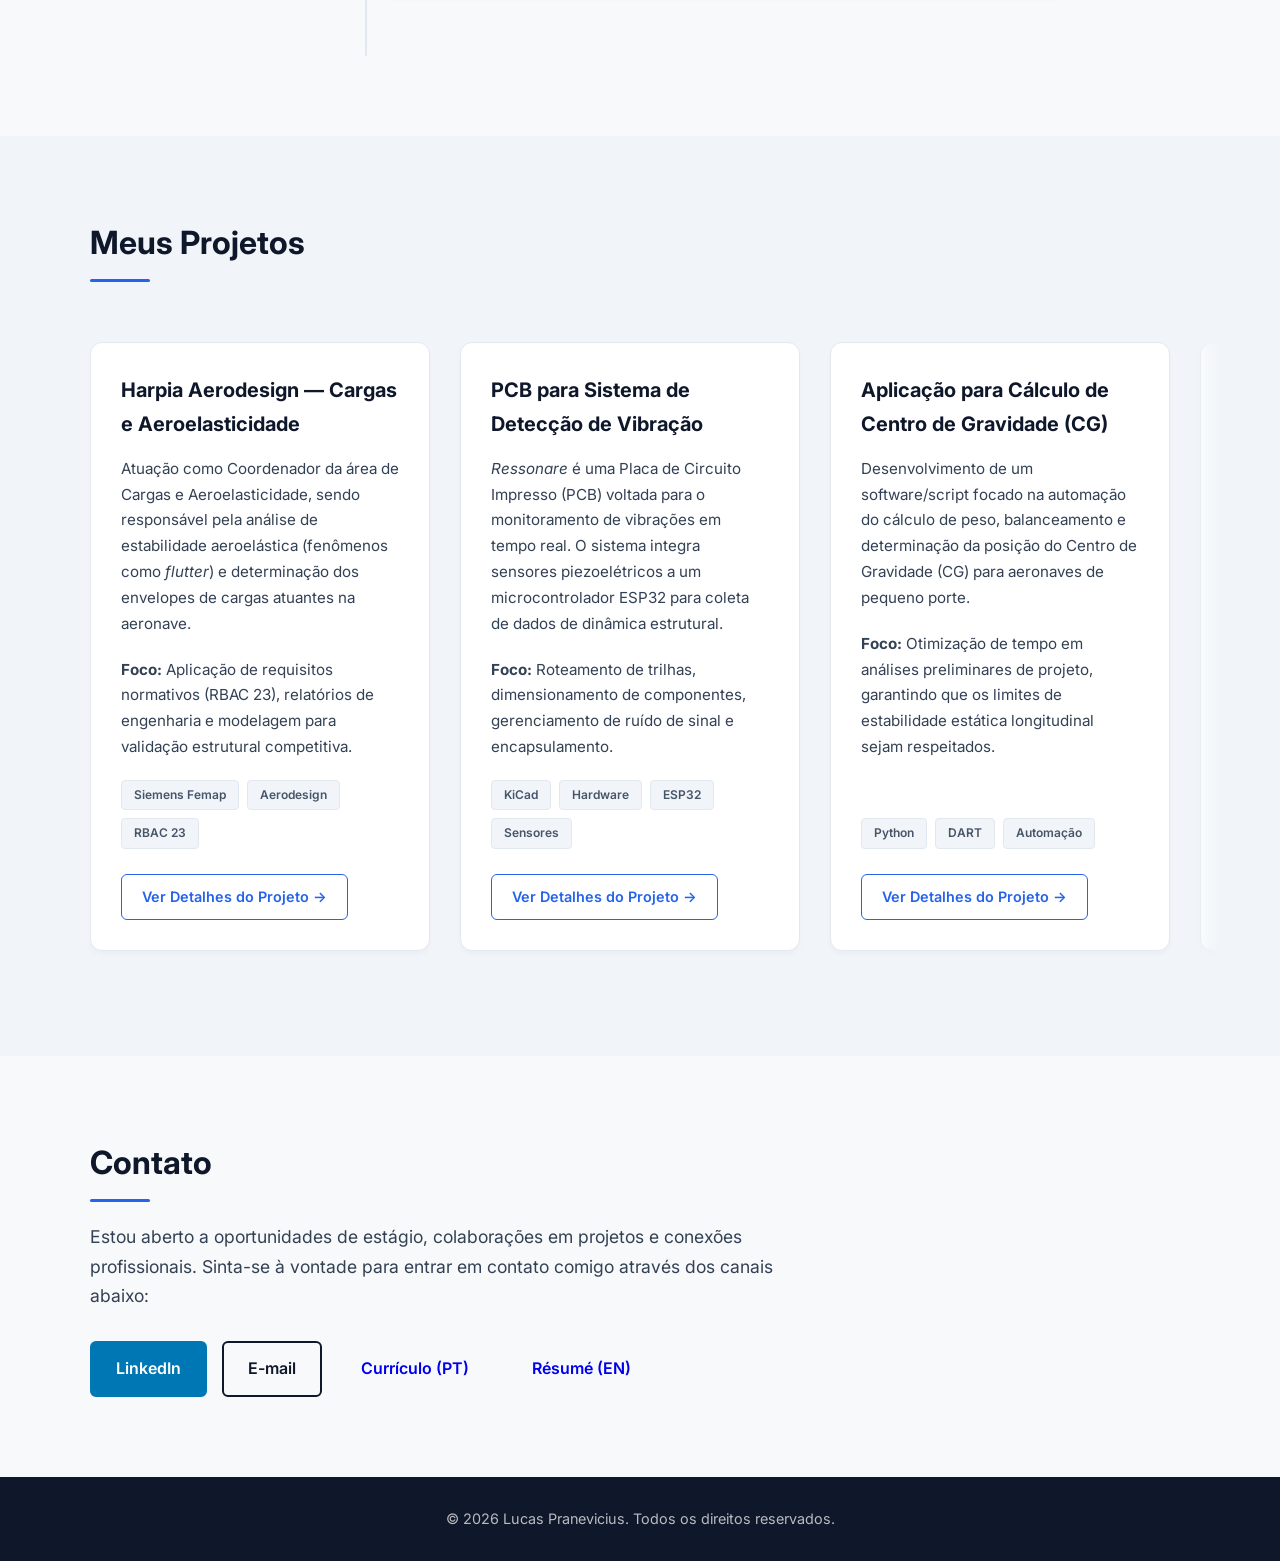
==== commit 335c5a74: "QuadriSync & DLM" ====
--- a/index.html
+++ b/index.html
@@ -104,7 +104,7 @@
                     <div class="timeline-dot"></div>
                     <div class="timeline-date">2023</div>
                     <div class="timeline-content">
-                        <h3>Membro Projetista de Cargas</h3>
+                        <h3>Membro Projetista de Cargas e Aeroelasticidade</h3>
                         <h4>Harpia Aerodesign UFABC</h4>
                         <p>Ingresso na equipe de competição com foco no estudo e desenvolvimento de habilidades na tecnologia de cargas e aeroelasticidade. Contribuição técnica direta na consolidação estrutural do projeto Cadú Maverick, conquistando o inédito 4º lugar geral no SAE Brasil Aerodesign.</p>
                     </div>
@@ -164,7 +164,7 @@
                 </div> 
                 <div class="project-card">
                     <h3>PCB para Sistema de Detecção de Vibração</h3>
-                    <p>Desenvolvimento completo de uma Placa de Circuito Impresso (PCB) voltada para o monitoramento de vibrações em tempo real. O sistema integra sensores piezoelétricos a um microcontrolador ESP32 para coleta de dados de dinâmica estrutural.</p>
+                    <p><em>Ressonare</em> é uma Placa de Circuito Impresso (PCB) voltada para o monitoramento de vibrações em tempo real. O sistema integra sensores piezoelétricos a um microcontrolador ESP32 para coleta de dados de dinâmica estrutural.</p>
                     <p><strong>Foco:</strong> Roteamento de trilhas, dimensionamento de componentes, gerenciamento de ruído de sinal e encapsulamento.</p>
                     <div class="project-tags">
                         <span class="tag-mini">KiCad</span>
@@ -187,15 +187,27 @@
                 </div> 
                 <div class="project-card">
                     <h3>Algoritmo de Seleção de Materias</h3>
-                    <p>Algoritmo em Python para auxiliar alunos na seleção de matérias para matrícula em quadrimestre da UFABC, visando otimizar o processo de escolha de disciplinas.</p>
+                    <p><em>QuadriSync</em>, um algoritmo em Python para auxiliar alunos na seleção de matérias para matrícula em quadrimestre da UFABC, visando otimizar o processo de escolha de disciplinas.</p>
                     <p><strong>Foco:</strong> Auxiliar o estudante da UFABC com o desafio de selecionar as matérias mais adequadas para sua formação.</p>
                     <div class="project-tags">
                         <span class="tag-mini">Python</span>
                         <span class="tag-mini">Otimização</span>
                         <span class="tag-mini">Seleção de Matérias</span>
                     </div>
+                    <a href="selecao_materias.html" class="project-link">Ver Detalhes do Projeto →</a>
+                </div> 
+                <div class="project-card">
+                    <h3>DLM Mesh Refinement</h3>
+                    <p>Ferramenta de automação para refinar malhas DLM para análise numérica de aeroelasticidade.</p>
+                    <p><strong>Foco:</strong> Automatizar a geração de coordenadas de malha para simulações de aeroelasticidade.</p>
+                    <div class="project-tags">
+                        <span class="tag-mini">Python</span>
+                        <span class="tag-mini">Automação</span>
+                        <span class="tag-mini">Harpia</span>
+                        <span class="tag-mini">Aeroelasticidade</span>
+                        <span class="tag-mini">Simens FEMAP</span>
+                    </div>
                     <a href="emconstrucao.html" class="project-link">Ver Detalhes do Projeto →</a>
-                </div> 
             </div> </div> </section>
 
 <section id="contato" class="section-padding">
@@ -210,10 +222,10 @@
             <a href="mailto:lpranearaujo@gmail.com" class="btn-contact email">
                 E-mail
             </a>
-            <a href="curriculo.pdf" download="Lucas Pranevicius - Currículo.pdf" class="btn-contact cv-pt">
+            <a href="curriculo.pdf" download="LucasPraneviciusAraujo-Curriculo.pdf" class="btn-contact cv-pt">
                 Currículo (PT)
             </a>
-            <a href="resume.pdf" download="Lucas Pranevicius - Résumé.pdf" class="btn-contact cv-en">
+            <a href="resume.pdf" download="LucasPraneviciusAraujo-Resume.pdf" class="btn-contact cv-en">
                 Résumé (EN)
             </a>
         </div>
